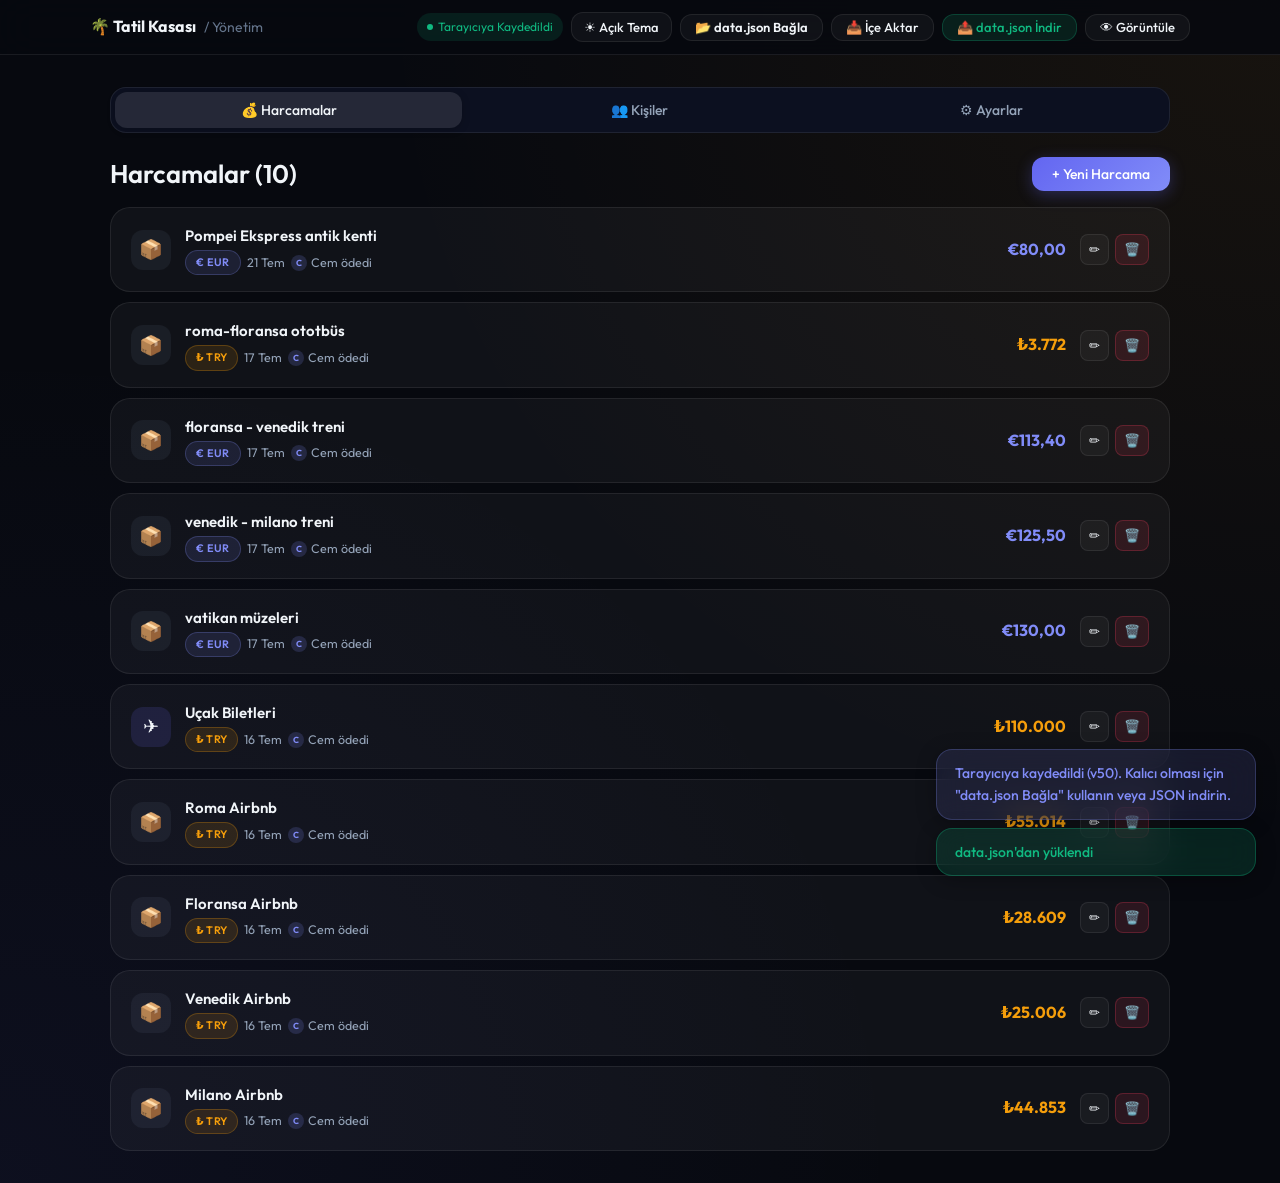
==== admin.html @ 54725018 "Add refresh buttons to clear cache and load from server" ====
<!DOCTYPE html>
<html lang="tr">
<head>
  <meta charset="UTF-8">
  <meta name="viewport" content="width=device-width, initial-scale=1.0">
  <title>Yönetim Paneli — Tatil Kasası</title>
  <meta name="description" content="Tatil harcama yönetim paneli. Harcama ekle, düzenle, sil ve kişi paylarını ayarla.">
  <script>
    // Immediate theme logic to prevent flashing
    const savedTheme = localStorage.getItem('tatil_theme') || 'dark';
    document.documentElement.setAttribute('data-theme', savedTheme);
  </script>
  <link rel="preconnect" href="https://fonts.googleapis.com">
  <link rel="preconnect" href="https://fonts.gstatic.com" crossorigin>
  <link href="https://fonts.googleapis.com/css2?family=Outfit:wght@300;400;500;600;700;800&display=swap" rel="stylesheet">
  <link rel="stylesheet" href="style.css">
  <style>
    body {
      background:
        radial-gradient(ellipse at 100% 0%,   rgba(245,158,11,.07) 0%, transparent 50%),
        radial-gradient(ellipse at 0%   100%,  rgba(99,102,241,.07) 0%, transparent 50%),
        var(--bg);
    }

    /* TOP BAR */
    .top-bar {
      position: sticky; top: 0; z-index: 50;
      background: var(--bg-bar);
      backdrop-filter: blur(20px); -webkit-backdrop-filter: blur(20px);
      border-bottom: 1px solid var(--border);
      padding: 0;
    }
    .top-inner {
      display: flex; align-items: center; justify-content: space-between;
      padding: 12px 0; gap: 14px; flex-wrap: wrap;
    }
    .top-logo { display:flex;align-items:center;gap:8px;font-weight:700;font-size:1rem;color:var(--text-1);text-decoration:none; }
    .top-logo span { color:var(--text-3);font-weight:400;font-size:.875rem; }
    .top-actions { display:flex;gap:8px;align-items:center;flex-wrap:wrap; }
    .save-dot {
      display: inline-flex; align-items: center; gap: 5px;
      font-size: .75rem; color: var(--green); padding: 4px 10px;
      background: var(--green-soft); border-radius: var(--r-full);
    }
    .save-dot::before { content:''; display:block;width:6px;height:6px;border-radius:50%;background:var(--green); }

    /* LAYOUT */
    .main-wrap { padding: 32px 0; }
    .tab-content { display:none; margin-top: 24px; }
    .tab-content.active { display:block; }

    /* EXPENSE LIST */
    .exp-item {
      display:flex; align-items:center; gap:14px;
      padding: 16px 20px;
      background: var(--glass); border: 1px solid var(--border);
      border-radius: var(--r-xl); transition: all var(--t-norm);
    }
    .exp-item:hover { background: var(--glass-hover); border-color: var(--border-hover); }
    .exp-icon-sm {
      width: 40px; height: 40px; border-radius: var(--r-md);
      display:flex;align-items:center;justify-content:center;
      font-size:1.2rem; flex-shrink:0;
    }
    .exp-info { flex:1; min-width:0; }
    .exp-title2 { font-weight:600; font-size:.9375rem; white-space:nowrap;overflow:hidden;text-overflow:ellipsis; }
    .exp-meta2  { font-size:.78rem; color:var(--text-2); margin-top:2px; display:flex;align-items:center;gap:6px;flex-wrap:wrap; }
    .exp-amt    { font-weight:700; font-size:1rem; text-align:right; white-space:nowrap; }
    .exp-actions{ display:flex;gap:6px;flex-shrink:0; }

    /* PERSON LIST */
    .person-item {
      display:flex; align-items:center; gap:14px; padding: 14px 18px;
      background: var(--glass); border: 1px solid var(--border);
      border-radius: var(--r-xl); transition: all var(--t-norm);
    }
    .person-item:hover { background:var(--glass-hover);border-color:var(--border-hover); }
    .person-info { flex:1; }
    .person-name { font-weight:600; font-size:.9375rem; }
    .person-meta { font-size:.78rem; color:var(--text-2); margin-top:2px; }

    /* SHARES TABLE */
    .shares-wrap {
      border: 1px solid var(--border); border-radius: var(--r-xl);
      overflow: hidden; margin-top: 14px;
    }
    .share-row {
      display:grid; grid-template-columns: 1fr 140px 60px;
      align-items:center; gap:10px;
      padding: 10px 14px; border-bottom: 1px solid var(--border);
    }
    .share-row:last-child { border-bottom:none; }
    .share-row-head { background:var(--bg-3); }
    .share-row-head span { font-size:.72rem;font-weight:600;color:var(--text-3);text-transform:uppercase;letter-spacing:.06em; }
    .share-pct { font-size:.8125rem; color:var(--text-2); text-align:right; white-space:nowrap; }

    /* VALIDATION BAR */
    .val-bar {
      display:flex; align-items:center; justify-content:space-between;
      padding: 10px 14px; border-radius: var(--r-md); margin-top:10px;
      font-size:.875rem; font-weight:500; gap:10px; flex-wrap:wrap;
      border: 1px solid transparent; transition: all var(--t-fast);
    }
    .val-ok    { background:var(--green-soft); border-color:rgba(16,185,129,.3); color:var(--green); }
    .val-error { background:var(--red-soft);   border-color:rgba(244,63,94,.3);  color:var(--red);  }
    .val-warn  { background:rgba(245,158,11,.12);border-color:rgba(245,158,11,.3);color:var(--try); }

    /* FAMILY SPLIT HELPER */
    .fam-split-box {
      background:var(--bg-3); border:1px solid var(--border);
      border-radius: var(--r-lg); padding: 14px 16px; margin-top:10px;
      display:grid; grid-template-columns:1fr 1fr; gap:12px;
    }
    .fam-split-box .fam-label { font-size:.8rem;font-weight:600;margin-bottom:4px; display:flex;align-items:center;gap:6px; }
    .fam-split-box .fam-per   { font-size:.78rem;color:var(--text-2);margin-top:4px; }
    .fam-split-btn-row { grid-column:1/-1;display:flex;align-items:center;gap:8px;margin-top:4px; }

    /* FORM GRID */
    .form-grid-2 { display:grid; grid-template-columns:1fr 1fr; gap:14px; }
    .form-grid-3 { display:grid; grid-template-columns:1fr 1fr 1fr; gap:14px; }
    .col-span-2  { grid-column:1/-1; }

    /* SETTINGS CARD */
    .settings-card {
      background:var(--glass); border:1px solid var(--border);
      border-radius:var(--r-2xl); padding:28px;
    }

    /* EMPTY STATE */
    .empty {
      text-align:center; padding:48px 20px; color:var(--text-3);
    }
    .empty-icon { font-size:2.5rem; margin-bottom:12px; }

    @media(max-width:640px){
      .form-grid-2, .form-grid-3 { grid-template-columns:1fr; }
      .col-span-2 { grid-column:auto; }
      .share-row  { grid-template-columns:1fr 100px 50px; }
      .fam-split-box { grid-template-columns:1fr; }
      .top-actions { gap:6px; }
      .top-actions .save-dot { display:none; }
    }
    @media(max-width:480px){
      .exp-item { flex-wrap:wrap; }
      .exp-actions { margin-left:auto; }
    }
  </style>
</head>
<body>

<!-- TOP BAR -->
<div class="top-bar">
  <div class="container top-inner">
    <div>
      <a href="index.html" class="top-logo">🌴 Tatil Kasası <span>/ Yönetim</span></a>
    </div>
    <div class="top-actions">
      <span class="save-dot" id="save-indicator" style="display:none">Tarayıcıya Kaydedildi</span>
      <button class="theme-toggle" id="theme-toggle-btn" onclick="toggleTheme()" style="padding: 6px 12px; font-size: 0.8125rem; font-weight: 500;">🌓 Tema</button>
      <button class="btn btn-secondary btn-sm" id="btn-file-link" onclick="linkLocalFile()" style="font-weight: 600;">📂 data.json Bağla</button>
      <button class="btn btn-green btn-sm" id="btn-save-to-file" onclick="writeToDiskFile()" style="display:none;font-weight:700">💾 Dosyaya Kaydet</button>
      <button class="btn btn-danger btn-sm" id="btn-revert-file" onclick="revertToDiskFile()" style="display:none" title="Değişiklikleri Geri Al (Dosyadan Yeniden Yükle)">↩️ Değişiklikleri Geri Al</button>
      <label class="btn btn-secondary btn-sm" style="cursor:pointer" for="import-file">
        📥 İçe Aktar
        <input type="file" id="import-file" accept=".json" style="display:none" onchange="importJSON(this)">
      </label>
      <button class="btn btn-green btn-sm" onclick="exportJSON()">📤 data.json İndir</button>
      <a href="index.html" class="btn btn-secondary btn-sm">👁 Görüntüle</a>
    </div>
  </div>
</div>

<!-- MAIN -->
<div class="main-wrap">
  <div class="container">

    <!-- TABS -->
    <div class="tabs">
      <button class="tab-btn active" id="tab-exp"  onclick="switchTab('exp')">💰 Harcamalar</button>
      <button class="tab-btn"        id="tab-pers" onclick="switchTab('pers')">👥 Kişiler</button>
      <button class="tab-btn"        id="tab-set"  onclick="switchTab('set')">⚙️ Ayarlar</button>
    </div>

    <!-- ===== EXPENSES TAB ===== -->
    <div class="tab-content active" id="panel-exp">
      <div style="display:flex;align-items:center;justify-content:space-between;margin-bottom:16px;flex-wrap:wrap;gap:10px">
        <h2 id="exp-count-title">Harcamalar</h2>
        <button class="btn btn-primary" onclick="openExpModal(null)">+ Yeni Harcama</button>
      </div>
      <div id="exp-list" style="display:flex;flex-direction:column;gap:10px">
        <div class="empty"><div class="empty-icon">💸</div><p>Henüz harcama yok.<br>Yukarıdaki butona tıklayın.</p></div>
      </div>
    </div>

    <!-- ===== PERSONS TAB ===== -->
    <div class="tab-content" id="panel-pers">
      <div style="display:flex;align-items:center;justify-content:space-between;margin-bottom:16px;flex-wrap:wrap;gap:10px">
        <h2>Kişiler</h2>
        <button class="btn btn-primary" onclick="openPersonModal(null)">+ Kişi Ekle</button>
      </div>
      <div id="person-list" style="display:flex;flex-direction:column;gap:10px"></div>
    </div>

    <!-- ===== SETTINGS TAB ===== -->
    <div class="tab-content" id="panel-set">
      <h2 style="margin-bottom:20px">Tatil Ayarları</h2>
      <div class="settings-card">
        <div class="form-grid-2" style="gap:16px">
          <div class="form-group">
            <label class="form-label">Tatil Adı</label>
            <input id="set-name" type="text" class="form-control" placeholder="Yaz Tatili 2026" oninput="saveSettings()">
          </div>
          <div class="form-group">
            <label class="form-label">Destinasyon</label>
            <input id="set-dest" type="text" class="form-control" placeholder="Yunanistan 🇬🇷" oninput="saveSettings()">
          </div>
          <div class="form-group">
            <label class="form-label">Başlangıç Tarihi</label>
            <input id="set-start" type="date" class="form-control" oninput="saveSettings()">
          </div>
          <div class="form-group">
            <label class="form-label">Bitiş Tarihi</label>
            <input id="set-end" type="date" class="form-control" oninput="saveSettings()">
          </div>
        </div>
        <div class="divider"></div>
        <div style="display:flex;gap:10px;flex-wrap:wrap">
          <button class="btn btn-danger btn-sm" onclick="resetAll()">🗑️ Tüm Verileri Sil</button>
          <button class="btn btn-secondary btn-sm" onclick="loadDefaultData()">🔄 Sunucudan Yenile</button>
        </div>
      </div>
    </div>

  </div>
</div>

<!-- ===================================================
     EXPENSE MODAL
===================================================== -->
<div id="exp-modal" class="modal-overlay hidden" onclick="modalOverlayClick(event,'exp-modal')">
  <div class="modal-box" onclick="event.stopPropagation()">
    <div class="modal-header">
      <h3 id="exp-modal-title">Yeni Harcama</h3>
      <button class="btn btn-secondary btn-icon" onclick="closeExpModal()">✕</button>
    </div>
    <div class="modal-body">

      <!-- Row 1: Title -->
      <div class="form-group" style="margin-bottom:14px">
        <label class="form-label">Başlık *</label>
        <input id="e-title" type="text" class="form-control" placeholder="Örn: Uçak Biletleri">
      </div>

      <!-- Row 2: Amount | Currency | Date -->
      <div class="form-grid-3" style="margin-bottom:14px">
        <div class="form-group">
          <label class="form-label">Toplam Tutar *</label>
          <input id="e-amount" type="number" class="form-control" placeholder="0" min="0" step="0.01" oninput="onAmountChange()">
        </div>
        <div class="form-group">
          <label class="form-label">Para Birimi</label>
          <select id="e-currency" class="form-control" onchange="onCurrencyChange()">
            <option value="TRY">₺ Türk Lirası</option>
            <option value="EUR">€ Euro</option>
          </select>
        </div>
        <div class="form-group">
          <label class="form-label">Tarih</label>
          <input id="e-date" type="date" class="form-control">
        </div>
      </div>

      <!-- Row 3: Payer | Category -->
      <div class="form-grid-2" style="margin-bottom:14px">
        <div class="form-group">
          <label class="form-label">Ödeyen *</label>
          <select id="e-payer" class="form-control"></select>
        </div>
        <div class="form-group">
          <label class="form-label">Kategori</label>
          <select id="e-category" class="form-control">
            <option value="transport">✈️ Ulaşım</option>
            <option value="accommodation">🏠 Konaklama</option>
            <option value="food">🍽️ Yemek</option>
            <option value="activity">🎭 Aktivite</option>
            <option value="shopping">🛍️ Alışveriş</option>
            <option value="health">💊 Sağlık</option>
            <option value="other">📦 Diğer</option>
          </select>
        </div>
      </div>

      <!-- Notes -->
      <div class="form-group" style="margin-bottom:20px">
        <label class="form-label">Not (isteğe bağlı)</label>
        <textarea id="e-notes" class="form-control" placeholder="Açıklama…"></textarea>
      </div>

      <!-- SHARES SECTION -->
      <div style="display:flex;align-items:center;justify-content:space-between;flex-wrap:wrap;gap:8px;margin-bottom:10px">
        <h4>Kişi Payları</h4>
        <div style="display:flex;gap:6px;flex-wrap:wrap">
          <button class="btn btn-secondary btn-xs" onclick="splitEqual()">⚖️ Herkese Eşit</button>
          <button class="btn btn-secondary btn-xs" onclick="toggleFamSplit()">🏠 Aile Bazlı</button>
          <button class="btn btn-secondary btn-xs" onclick="clearShares()">✕ Temizle</button>
        </div>
      </div>

      <!-- Family Split Helper -->
      <div id="fam-split-box" class="fam-split-box hidden">
        <!-- Difference calculator helper -->
        <div style="grid-column: 1 / -1; border-bottom: 1px dashed var(--border); padding-bottom: 12px; margin-bottom: 4px;">
          <div class="fam-label" style="color: var(--text-2); font-size: 0.82rem; margin-bottom: 8px;">⚖️ Denge / Fark Hesaplayıcı (Opsiyonel)</div>
          <div style="display: flex; align-items: center; gap: 8px; flex-wrap: wrap;">
            <span style="font-size: 0.8125rem; color: var(--text-2);">Aile B, Aile A'dan</span>
            <input id="fs-diff-val" type="number" class="form-control form-control-sm" placeholder="Örn: 2000" style="width: 120px;" oninput="calcFamSplitDiff()">
            <select id="fs-diff-dir" class="form-control form-control-sm" style="width: 120px;" onchange="calcFamSplitDiff()">
              <option value="less">Daha Az</option>
              <option value="more">Daha Fazla</option>
            </select>
            <span style="font-size: 0.8125rem; color: var(--text-2);">ödesin.</span>
          </div>
        </div>

        <div>
          <div class="fam-label" style="color:var(--fam-a)">
            <span style="display:inline-block;width:10px;height:10px;border-radius:50%;background:var(--fam-a)"></span> Aile A Toplamı
          </div>
          <input id="fs-a" type="number" class="form-control form-control-sm" placeholder="0" min="0" step="0.01" oninput="previewFamSplit()">
          <div class="fam-per" id="fs-a-per">Kişi başı: —</div>
        </div>
        <div>
          <div class="fam-label" style="color:var(--fam-b)">
            <span style="display:inline-block;width:10px;height:10px;border-radius:50%;background:var(--fam-b)"></span> Aile B Toplamı
          </div>
          <input id="fs-b" type="number" class="form-control form-control-sm" placeholder="0" min="0" step="0.01" oninput="previewFamSplit()">
          <div class="fam-per" id="fs-b-per">Kişi başı: —</div>
        </div>
        <div class="fam-split-btn-row">
          <span id="fs-status" style="font-size:.8rem;color:var(--text-2)">A + B toplamı girilen tutarla eşleşmelidir.</span>
          <button class="btn btn-primary btn-xs" onclick="applyFamSplit()" style="margin-left:auto">Uygula</button>
        </div>
      </div>

      <!-- Shares Table -->
      <div class="shares-wrap" id="shares-wrap">
        <div class="share-row share-row-head">
          <span>Kişi</span><span style="text-align:right">Pay</span><span style="text-align:right">%</span>
        </div>
        <div id="shares-body"></div>
      </div>

      <!-- Validation -->
      <div id="val-bar" class="val-bar val-warn" style="margin-top:10px">
        <span>Toplam: <strong id="val-sum">0</strong> / <strong id="val-target">0</strong></span>
        <span id="val-status">Tutar girin</span>
      </div>

    </div>
    <div class="modal-footer">
      <button class="btn btn-secondary" onclick="closeExpModal()">İptal</button>
      <button class="btn btn-primary"   onclick="saveExpense()" id="save-exp-btn">💾 Kaydet</button>
    </div>
  </div>
</div>

<!-- ===================================================
     PERSON MODAL
===================================================== -->
<div id="person-modal" class="modal-overlay hidden" onclick="modalOverlayClick(event,'person-modal')">
  <div class="modal-box" style="max-width:500px" onclick="event.stopPropagation()">
    <div class="modal-header">
      <h3 id="person-modal-title">Kişi Ekle</h3>
      <button class="btn btn-secondary btn-icon" onclick="closePersonModal()">✕</button>
    </div>
    <div class="modal-body">
      <div class="form-grid-2" style="gap:14px">
        <div class="form-group col-span-2">
          <label class="form-label">Ad Soyad *</label>
          <input id="p-name" type="text" class="form-control" placeholder="Ad Soyad">
        </div>
        <div class="form-group">
          <label class="form-label">Aile Grubu</label>
          <select id="p-family" class="form-control">
            <option value="A">Aile A</option>
            <option value="B">Aile B</option>
            <option value="C">Aile C</option>
          </select>
        </div>
        <div class="form-group">
          <label class="form-label">Tip</label>
          <select id="p-type" class="form-control">
            <option value="adult">👤 Yetişkin</option>
            <option value="child">🧒 Çocuk</option>
          </select>
        </div>
      </div>
    </div>
    <div class="modal-footer">
      <button class="btn btn-secondary" onclick="closePersonModal()">İptal</button>
      <button class="btn btn-primary"   onclick="savePerson()">💾 Kaydet</button>
    </div>
  </div>
</div>

<!-- ===================================================
     CONFIRM MODAL
===================================================== -->
<div id="confirm-modal" class="modal-overlay hidden" onclick="modalOverlayClick(event,'confirm-modal')">
  <div class="modal-box" style="max-width:420px" onclick="event.stopPropagation()">
    <div class="modal-header">
      <h3>Emin misiniz?</h3>
      <button class="btn btn-secondary btn-icon" onclick="closeConfirm()">✕</button>
    </div>
    <div class="modal-body">
      <p id="confirm-msg" style="color:var(--text-2);font-size:.9375rem"></p>
    </div>
    <div class="modal-footer">
      <button class="btn btn-secondary" onclick="closeConfirm()">Vazgeç</button>
      <button class="btn btn-danger"    id="confirm-ok-btn">Evet, Sil</button>
    </div>
  </div>
</div>

<div id="toast-container"></div>

<script>
/* ================================================================
   CONSTANTS
================================================================ */
const CAT = {
  transport:     { icon:'✈️', label:'Ulaşım',    bg:'rgba(99,102,241,.15)'  },
  accommodation: { icon:'🏠', label:'Konaklama', bg:'rgba(245,158,11,.12)'  },
  food:          { icon:'🍽️', label:'Yemek',     bg:'rgba(16,185,129,.12)'  },
  activity:      { icon:'🎭', label:'Aktivite',  bg:'rgba(129,140,248,.15)' },
  shopping:      { icon:'🛍️', label:'Alışveriş', bg:'rgba(251,191,36,.12)'  },
  health:        { icon:'💊', label:'Sağlık',    bg:'rgba(244,63,94,.12)'   },
  other:         { icon:'📦', label:'Diğer',     bg:'rgba(100,116,139,.12)' }
};
const FAM = {
  A: { bg:'rgba(129,140,248,.18)', color:'#818CF8', label:'Aile A' },
  B: { bg:'rgba(245,158,11,.18)',  color:'#F59E0B', label:'Aile B' },
  C: { bg:'rgba(16,185,129,.18)',  color:'#10B981', label:'Aile C' },
  _: { bg:'rgba(100,116,139,.18)',color:'#94A3B8', label:'Aile ?'  }
};
const famOf = f => FAM[f] || FAM._;
const initials = n => n.split(' ').map(w=>w[0]).join('').toUpperCase().slice(0,2);
const fmtTRY = n => new Intl.NumberFormat('tr-TR',{style:'currency',currency:'TRY',maximumFractionDigits:0}).format(n);
const fmtEUR = n => new Intl.NumberFormat('tr-TR',{style:'currency',currency:'EUR',maximumFractionDigits:2}).format(n);
const fmt = (n,c) => c==='TRY'?fmtTRY(n):fmtEUR(n);
const uid = () => 'id_' + Math.random().toString(36).slice(2,9);

const LS_KEY = 'tatil_harcama_data';

/* ================================================================
   STATE & VARIABLES
================================================================ */
let S = {
  tripName: '', destination: '', startDate: '', endDate: '',
  lastUpdated: new Date().toISOString(),
  version: 1,
  persons: [], expenses: []
};

let editExpId   = null;  // null = new expense
let editPersonId = null; // null = new person
let famSplitVisible = false;
let localFileHandle = null;

/* ================================================================
   INDEXEDDB (File Handle Persistence)
================================================================ */
const dbName = "TatilFSDB";
const storeName = "Handles";

function openDB() {
  return new Promise((resolve, reject) => {
    const request = indexedDB.open(dbName, 1);
    request.onupgradeneeded = () => request.result.createObjectStore(storeName);
    request.onsuccess = () => resolve(request.result);
    request.onerror = () => reject(request.error);
  });
}

async function getSavedFileHandle() {
  try {
    const db = await openDB();
    return new Promise((resolve, reject) => {
      const tx = db.transaction(storeName, "readonly");
      const req = tx.objectStore(storeName).get("dataJson");
      req.onsuccess = () => resolve(req.result);
      req.onerror = () => reject(req.error);
    });
  } catch (e) {
    console.warn("IndexedDB handle read error:", e);
    return null;
  }
}

async function saveFileHandle(handle) {
  try {
    const db = await openDB();
    return new Promise((resolve, reject) => {
      const tx = db.transaction(storeName, "readwrite");
      const req = tx.objectStore(storeName).put(handle, "dataJson");
      req.onsuccess = () => resolve();
      req.onerror = () => reject(req.error);
    });
  } catch (e) {
    console.error("IndexedDB handle write error:", e);
  }
}

/* ================================================================
   FILE ACCESS & AUTO-SAVE
================================================================ */
async function checkFileLinkStatus() {
  const btn = document.getElementById('btn-file-link');
  if (!btn) return;
  
  if (!localFileHandle) {
    btn.textContent = "📂 data.json Bağla";
    btn.className = "btn btn-secondary btn-sm";
    return;
  }
  
  try {
    const options = { mode: 'readwrite' };
    const perm = await localFileHandle.queryPermission(options);
    if (perm === 'granted') {
      btn.textContent = "🟢 data.json Bağlı";
      btn.className = "btn btn-green btn-sm";
    } else {
      btn.textContent = "🟡 Bağlantıyı Onayla";
      btn.className = "btn btn-try btn-sm";
    }
  } catch (e) {
    btn.textContent = "📂 data.json Bağla";
    btn.className = "btn btn-secondary btn-sm";
  }
}

async function syncWithFile() {
  const file = await localFileHandle.getFile();
  const text = await file.text();
  let fileData = null;
  if (text.trim()) {
    try { fileData = JSON.parse(text); } catch(e) {}
  }

  const fileVer = (fileData && fileData.version) || 0;
  const localVer = S.version || 0;

  // If local storage is newer or file is empty, write local to file immediately
  if (localVer >= fileVer) {
    const writable = await localFileHandle.createWritable();
    await writable.write(JSON.stringify(S, null, 2));
    await writable.close();
    toast(`Tarayıcıdaki güncel veriler data.json dosyasına yazıldı! 💾 (v${S.version})`, 'success');
  } else {
    // If file is newer, load from file
    S = fileData;
    localStorage.setItem(LS_KEY, JSON.stringify(S));
    renderAll();
    hasUnsavedChanges = false;
    toast(`Dosyadaki veriler yüklendi! 📂 (v${S.version})`, 'success');
  }
}

async function linkLocalFile() {
  try {
    const options = { mode: 'readwrite' };

    // Eğer zaten kayıtlı bir dosya varsa ve sadece izin verilmemişse doğrudan izin iste
    if (localFileHandle) {
      const currentPerm = await localFileHandle.queryPermission(options);
      if (currentPerm !== 'granted') {
        const perm = await localFileHandle.requestPermission(options);
        if (perm === 'granted') {
          toast('Dosya bağlantısı onaylandı! 🟢', 'success');
          await syncWithFile();
          await checkFileLinkStatus();
          updateActionButtons();
          return;
        }
      }
    }

    // Yoksa veya izin verilmemişse yeni dosya seçtir
    const [handle] = await window.showOpenFilePicker({
      types: [{
        description: 'JSON Files',
        accept: { 'application/json': ['.json'] }
      }],
      excludeAcceptAllOption: true,
      multiple: false
    });
    
    if (handle) {
      localFileHandle = handle;
      await saveFileHandle(handle);
      
      const perm = await localFileHandle.requestPermission(options);
      if (perm === 'granted') {
        toast('Dosya başarıyla bağlandı! 🟢', 'success');
        await syncWithFile();
      }
      await checkFileLinkStatus();
      updateActionButtons();
    }
  } catch (e) {
    if (e.name !== 'AbortError') {
      toast('Dosya seçimi başarısız: ' + e.message, 'error');
    }
  }
}

/* ================================================================
   PERSISTENCE & SAVE
================================================================ */
let hasUnsavedChanges = false;

function updateActionButtons() {
  const saveBtn = document.getElementById('btn-save-to-file');
  const revBtn = document.getElementById('btn-revert-file');
  if (!saveBtn || !revBtn) return;

  if (localFileHandle && hasUnsavedChanges) {
    saveBtn.style.display = 'inline-flex';
    revBtn.style.display = 'inline-flex';
  } else {
    saveBtn.style.display = 'none';
    revBtn.style.display = 'none';
  }
}

async function writeToDiskFile() {
  if (!localFileHandle) return;
  try {
    const options = { mode: 'readwrite' };
    const perm = await localFileHandle.queryPermission(options);
    if (perm === 'granted' || await localFileHandle.requestPermission(options) === 'granted') {
      const writable = await localFileHandle.createWritable();
      await writable.write(JSON.stringify(S, null, 2));
      await writable.close();
      
      hasUnsavedChanges = false;
      updateActionButtons();
      await checkFileLinkStatus();
      toast(`Değişiklikler data.json dosyasına yazıldı! 💾 (v${S.version})`, 'success');
    }
  } catch(e) {
    console.error(e);
    toast('Dosyaya yazılamadı: ' + e.message, 'error');
  }
}

async function revertToDiskFile() {
  if (!localFileHandle) return;
  showConfirm("Dosyadaki son kaydedilen sürüme geri dönülecek ve kaydetmediğiniz tüm değişiklikler silinecektir. Emin misiniz?", async () => {
    try {
      const file = await localFileHandle.getFile();
      const text = await file.text();
      if (text.trim()) {
        S = JSON.parse(text);
        localStorage.setItem(LS_KEY, JSON.stringify(S));
        renderAll();
        hasUnsavedChanges = false;
        updateActionButtons();
        toast('Son kaydedilen dosyaya geri dönüldü ↩️', 'info');
      }
    } catch(e) {
      toast('Dosyadan yükleme başarısız: ' + e.message, 'error');
    }
  });
}

async function save() {
  S.version = (S.version || 0) + 1;
  S.lastUpdated = new Date().toISOString().slice(0, 10);
  
  localStorage.setItem(LS_KEY, JSON.stringify(S));
  flashSaved();
  
  if (localFileHandle) {
    hasUnsavedChanges = true;
    updateActionButtons();
    toast(`Taslak tarayıcıya kaydedildi (v${S.version}). Dosyayı güncellemek için yukarıdaki "Dosyaya Kaydet" butonuna basın.`, 'info');
  } else {
    toast(`Tarayıcıya kaydedildi (v${S.version}). Kalıcı olması için "data.json Bağla" kullanın veya JSON indirin.`, 'info');
  }
}

function load() {
  const raw = localStorage.getItem(LS_KEY);
  if (raw) { try { S = JSON.parse(raw); return true; } catch(e){} }
  return false;
}

function flashSaved() {
  const el = document.getElementById('save-indicator');
  if (el) {
    el.style.display = 'inline-flex';
    clearTimeout(el._t);
    el._t = setTimeout(() => { el.style.display='none'; }, 2500);
  }
}

function exportJSON() {
  S.lastUpdated = new Date().toISOString().slice(0,10);
  const blob = new Blob([JSON.stringify(S, null, 2)], {type:'application/json'});
  const a = document.createElement('a');
  a.href = URL.createObjectURL(blob);
  a.download = 'data.json';
  a.click();
  toast('data.json indirildi — şimdi repo\'ya commit edin!', 'success');
}

function importJSON(input) {
  const file = input.files[0];
  if (!file) return;
  const reader = new FileReader();
  reader.onload = e => {
    try {
      S = JSON.parse(e.target.result);
      save();
      renderAll();
      toast('Veriler başarıyla içe aktarıldı', 'success');
    } catch(err) {
      toast('Geçersiz JSON dosyası', 'error');
    }
    input.value = '';
  };
  reader.readAsText(file);
}

/* ================================================================
   THEME TOGGLER
================================================================ */
function toggleTheme() {
  const current = document.documentElement.getAttribute('data-theme') || 'dark';
  const next = current === 'dark' ? 'light' : 'dark';
  document.documentElement.setAttribute('data-theme', next);
  localStorage.setItem('tatil_theme', next);
  updateThemeButton();
}

function updateThemeButton() {
  const current = document.documentElement.getAttribute('data-theme') || 'dark';
  const btn = document.getElementById('theme-toggle-btn');
  if (btn) {
    btn.textContent = current === 'dark' ? '☀️ Açık Tema' : '🌙 Koyu Tema';
  }
}

/* ================================================================
   TABS
================================================================ */
function switchTab(tab) {
  ['exp','pers','set'].forEach(t => {
    document.getElementById('tab-'+t).classList.toggle('active', t===tab);
    document.getElementById('panel-'+t).classList.toggle('active', t===tab);
  });
}

/* ================================================================
   RENDER ALL
================================================================ */
function renderAll() {
  renderExpenses();
  renderPersons();
  renderSettings();
}

/* ================================================================
   EXPENSES
================================================================ */
function renderExpenses() {
  const el = document.getElementById('exp-list');
  const count = S.expenses.length;
  document.getElementById('exp-count-title').textContent = `Harcamalar (${count})`;

  if (!count) {
    el.innerHTML = `<div class="empty"><div class="empty-icon">💸</div><p>Henüz harcama yok.<br>Yukarıdaki butona tıklayın.</p></div>`;
    return;
  }

  const sorted = [...S.expenses].sort((a,b) => new Date(b.date)-new Date(a.date));

  el.innerHTML = sorted.map(exp => {
    const cat   = CAT[exp.category] || CAT.other;
    const payer = S.persons.find(p=>p.id===exp.paidBy);
    const payFam= famOf(payer?.family);
    const isTRY = exp.currency==='TRY';
    return `<div class="exp-item animate-in">
      <div class="exp-icon-sm" style="background:${cat.bg}">${cat.icon}</div>
      <div class="exp-info">
        <div class="exp-title2">${exp.title}</div>
        <div class="exp-meta2">
          <span class="badge ${isTRY?'badge-try':'badge-eur'}" style="font-size:.68rem">${isTRY?'₺':'€'} ${exp.currency}</span>
          ${exp.date ? new Date(exp.date).toLocaleDateString('tr-TR',{day:'numeric',month:'short'}) : ''}
          <span style="display:flex;align-items:center;gap:4px">
            <span class="avatar" style="width:16px;height:16px;font-size:.55rem;background:${payFam.bg};color:${payFam.color}">${initials(payer?.name||'?')}</span>
            ${payer?.name||'?'} ödedi
          </span>
        </div>
      </div>
      <div class="exp-amt" style="color:var(--${isTRY?'try':'eur'})">${fmt(exp.totalAmount,exp.currency)}</div>
      <div class="exp-actions">
        <button class="btn btn-secondary btn-icon btn-sm" title="Düzenle" onclick="openExpModal('${exp.id}')">✏️</button>
        <button class="btn btn-danger btn-icon btn-sm"    title="Sil"     onclick="confirmDelete('${exp.id}','exp')">🗑️</button>
      </div>
    </div>`;
  }).join('');
}

/* ================================================================
   EXPENSE MODAL
================================================================ */
function openExpModal(id) {
  editExpId = id;
  famSplitVisible = false;
  document.getElementById('fam-split-box').classList.add('hidden');
  document.getElementById('exp-modal-title').textContent = id ? 'Harcamayı Düzenle' : 'Yeni Harcama';

  // Populate payer dropdown
  const payer = document.getElementById('e-payer');
  payer.innerHTML = S.persons.map(p => `<option value="${p.id}">${p.name} (${famOf(p.family).label})</option>`).join('');

  if (id) {
    const exp = S.expenses.find(e=>e.id===id);
    if (!exp) return;
    document.getElementById('e-title').value    = exp.title || '';
    document.getElementById('e-amount').value   = exp.totalAmount || '';
    document.getElementById('e-currency').value = exp.currency || 'TRY';
    document.getElementById('e-date').value     = exp.date || '';
    document.getElementById('e-category').value = exp.category || 'other';
    document.getElementById('e-notes').value    = exp.notes || '';
    payer.value = exp.paidBy || '';
  } else {
    document.getElementById('e-title').value    = '';
    document.getElementById('e-amount').value   = '';
    document.getElementById('e-currency').value = 'TRY';
    document.getElementById('e-date').value     = new Date().toISOString().slice(0,10);
    document.getElementById('e-category').value = 'other';
    document.getElementById('e-notes').value    = '';
    if (S.persons.length) payer.value = S.persons[0].id;
  }

  buildSharesTable(id ? S.expenses.find(e=>e.id===id)?.shares : null);
  updateValidation();
  document.getElementById('exp-modal').classList.remove('hidden');
  document.getElementById('e-title').focus();
}

function closeExpModal() {
  document.getElementById('exp-modal').classList.add('hidden');
  editExpId = null;
}

function buildSharesTable(existingShares) {
  const tbody = document.getElementById('shares-body');
  if (!S.persons.length) {
    tbody.innerHTML = `<div style="padding:16px;text-align:center;color:var(--text-3);font-size:.875rem">Önce Kişiler sekmesinden kişi ekleyin.</div>`;
    return;
  }
  tbody.innerHTML = S.persons.map(p => {
    const fam = famOf(p.family);
    const val = existingShares ? (+existingShares[p.id] || 0) : 0;
    const isChecked = existingShares ? (val > 0) : true;
    return `<div class="share-row">
      <div style="display:flex;align-items:center;gap:8px">
        <input type="checkbox" id="chk-${p.id}" class="share-chk" ${isChecked ? 'checked' : ''} onchange="togglePersonParticipation('${p.id}')" style="cursor:pointer;width:16px;height:16px;">
        <div class="avatar avatar-sm" style="background:${fam.bg};color:${fam.color}">${initials(p.name)}</div>
        <div>
          <div style="font-weight:500;font-size:.875rem">${p.name}</div>
          <div style="font-size:.72rem;color:var(--text-3)">${fam.label} · ${p.type==='adult'?'Yetişkin':'Çocuk'}</div>
        </div>
      </div>
      <input type="number" class="form-control form-control-sm share-inp" id="sh-${p.id}"
        value="${val}" min="0" step="0.01" style="text-align:right;font-weight:600"
        ${isChecked ? '' : 'disabled'}
        oninput="updateValidation()">
      <div class="share-pct" id="shp-${p.id}">0%</div>
    </div>`;
  }).join('');
}

function togglePersonParticipation(id) {
  const chk = document.getElementById('chk-'+id);
  const inp = document.getElementById('sh-'+id);
  if (chk && inp) {
    if (!chk.checked) {
      inp.value = 0;
      inp.disabled = true;
    } else {
      inp.disabled = false;
    }
  }
  updateValidation();
}

function getShareInputs() {
  return S.persons.map(p => ({
    id: p.id,
    el: document.getElementById('sh-'+p.id),
    val: +document.getElementById('sh-'+p.id)?.value || 0
  }));
}

function updateValidation() {
  const total = +document.getElementById('e-amount').value || 0;
  const cur   = document.getElementById('e-currency').value;
  const inputs = getShareInputs();
  let sum = 0;
  inputs.forEach(({id, val}) => {
    sum += val;
    const pctEl = document.getElementById('shp-'+id);
    if (pctEl) pctEl.textContent = total > 0 ? ((val/total)*100).toFixed(1)+'%' : '0%';
  });

  const diff = Math.abs(sum - total);
  const bar  = document.getElementById('val-bar');
  const fmtd = fmt(sum, cur);
  const fmtt = fmt(total, cur);
  document.getElementById('val-sum').textContent    = fmtd;
  document.getElementById('val-target').textContent = fmtt;

  if (total === 0) {
    bar.className = 'val-bar val-warn';
    document.getElementById('val-status').textContent = '⚠️ Tutar girin';
  } else if (diff < 2) {
    bar.className = 'val-bar val-ok';
    document.getElementById('val-status').textContent = '✓ Dengeli';
  } else {
    bar.className = 'val-bar val-error';
    const sign = sum > total ? '+' : '';
    document.getElementById('val-status').textContent = `⚠️ Fark: ${sign}${fmt(sum-total, cur)}`;
  }
}

function onAmountChange() {
  updateValidation();
  // Update family split preview if visible
  if (famSplitVisible) previewFamSplit();
}
function onCurrencyChange() { updateValidation(); }

function splitEqual() {
  const total = +document.getElementById('e-amount').value || 0;
  if (!total) { toast('Önce toplam tutar girin','error'); return; }

  const activePersons = S.persons.filter(p => {
    const chk = document.getElementById('chk-'+p.id);
    return chk ? chk.checked : true;
  });

  const n = activePersons.length;
  if (!n) { toast('En az 1 katılımcı seçmelisiniz','error'); return; }

  const base = Math.floor((total / n) * 100) / 100;
  const rem  = Math.round((total - base * n) * 100) / 100;

  // Clear everyone
  S.persons.forEach(p => {
    const inp = document.getElementById('sh-'+p.id);
    if (inp) inp.value = 0;
  });

  // Assign to active ones
  activePersons.forEach((p, i) => {
    const inp = document.getElementById('sh-'+p.id);
    if (inp) inp.value = i === 0 ? +(base + rem).toFixed(2) : +base.toFixed(2);
  });

  updateValidation();
  toast('Eşit bölüşüm uygulandı','success');
}

function clearShares() {
  S.persons.forEach(p => {
    const inp = document.getElementById('sh-'+p.id);
    if (inp) inp.value = 0;
  });
  updateValidation();
}

function toggleFamSplit() {
  famSplitVisible = !famSplitVisible;
  document.getElementById('fam-split-box').classList.toggle('hidden', !famSplitVisible);
  if (famSplitVisible) {
    // Clear diff fields
    const valInp = document.getElementById('fs-diff-val');
    if (valInp) valInp.value = '';
    // Pre-fill with current total if 50/50
    const total = +document.getElementById('e-amount').value || 0;
    if (total > 0) {
      const half = (total / 2).toFixed(2);
      document.getElementById('fs-a').value = half;
      document.getElementById('fs-b').value = half;
      previewFamSplit();
    }
  }
}

function calcFamSplitDiff() {
  const total = +document.getElementById('e-amount').value || 0;
  const diffVal = +document.getElementById('fs-diff-val').value || 0;
  const diffDir = document.getElementById('fs-diff-dir').value; // 'less' or 'more'

  if (total <= 0) return;

  let sa, sb;
  if (diffDir === 'less') {
    sa = (total + diffVal) / 2;
    sb = total - sa;
  } else {
    sa = (total - diffVal) / 2;
    sb = total - sa;
  }

  if (sa < 0 || sb < 0) {
    if (diffDir === 'less') {
      sa = total; sb = 0;
    } else {
      sa = 0; sb = total;
    }
  }

  document.getElementById('fs-a').value = Math.round(sa * 100) / 100;
  document.getElementById('fs-b').value = Math.round(sb * 100) / 100;
  previewFamSplit();
}

function previewFamSplit() {
  const total = +document.getElementById('e-amount').value || 0;
  const cur   = document.getElementById('e-currency').value;
  
  // Only count participating family members
  const famA  = S.persons.filter(p => p.family==='A' && document.getElementById('chk-'+p.id)?.checked);
  const famB  = S.persons.filter(p => p.family==='B' && document.getElementById('chk-'+p.id)?.checked);
  
  const tA = +document.getElementById('fs-a').value || 0;
  const tB = +document.getElementById('fs-b').value || 0;

  const perA = famA.length ? tA / famA.length : 0;
  const perB = famB.length ? tB / famB.length : 0;
  document.getElementById('fs-a-per').textContent = `Kişi başı (${famA.length} kişi): ~${fmt(perA,cur)}`;
  document.getElementById('fs-b-per').textContent = `Kişi başı (${famB.length} kişi): ~${fmt(perB,cur)}`;

  const diff = Math.abs((tA+tB) - total);
  const st   = document.getElementById('fs-status');
  if (diff < 2) {
    st.textContent = `✓ ${fmt(tA,cur)} + ${fmt(tB,cur)} = ${fmt(total,cur)}`;
    st.style.color = 'var(--green)';
  } else {
    st.textContent = `⚠️ Toplam: ${fmt(tA+tB,cur)} / Beklenen: ${fmt(total,cur)}`;
    st.style.color = 'var(--red)';
  }
}

function applyFamSplit() {
  const tA = +document.getElementById('fs-a').value || 0;
  const tB = +document.getElementById('fs-b').value || 0;

  // Only distribute among participating members
  const famA = S.persons.filter(p => p.family==='A' && document.getElementById('chk-'+p.id)?.checked);
  const famB = S.persons.filter(p => p.family==='B' && document.getElementById('chk-'+p.id)?.checked);

  if (tA > 0 && !famA.length) {
    toast('Aile A için pay girildi ama katılan üye seçilmedi!', 'error');
    return;
  }
  if (tB > 0 && !famB.length) {
    toast('Aile B için pay girildi ama katılan üye seçilmedi!', 'error');
    return;
  }

  function distribute(persons, totalAmt) {
    const n    = persons.length;
    if (!n) return;
    const base = Math.floor((totalAmt / n) * 100) / 100;
    const rem  = Math.round((totalAmt - base * n) * 100) / 100;
    persons.forEach((p, i) => {
      const inp = document.getElementById('sh-'+p.id);
      if (inp) inp.value = i===0 ? +(base+rem).toFixed(2) : +base.toFixed(2);
    });
  }

  // Clear everyone first
  S.persons.forEach(p => {
    const inp = document.getElementById('sh-'+p.id);
    if (inp) inp.value = 0;
  });

  distribute(famA, tA);
  distribute(famB, tB);
  updateValidation();
  toast('Aile bazlı bölüşüm uygulandı','success');
}

function saveExpense() {
  const title  = document.getElementById('e-title').value.trim();
  const amount = +document.getElementById('e-amount').value;
  const payer  = document.getElementById('e-payer').value;
  const cur    = document.getElementById('e-currency').value;

  if (!title)  { toast('Başlık zorunlu','error'); return; }
  if (!amount) { toast('Tutar zorunlu','error'); return; }
  if (!payer)  { toast('Ödeyen zorunlu','error'); return; }

  const inputs = getShareInputs();
  const sum    = inputs.reduce((s,x)=>s+x.val, 0);
  if (Math.abs(sum - amount) >= 2) {
    toast(`Paylar toplamı (${fmt(sum,cur)}) tutarla eşleşmiyor (${fmt(amount,cur)})`, 'error');
    return;
  }

  const shares = {};
  inputs.forEach(({id, val}) => shares[id] = val);

  const data = {
    title, currency: cur,
    totalAmount: amount,
    paidBy: payer,
    date:     document.getElementById('e-date').value,
    category: document.getElementById('e-category').value,
    notes:    document.getElementById('e-notes').value.trim(),
    shares
  };

  if (editExpId) {
    const idx = S.expenses.findIndex(e=>e.id===editExpId);
    if (idx !== -1) S.expenses[idx] = { ...S.expenses[idx], ...data };
  } else {
    S.expenses.push({ id: uid(), ...data });
  }

  save();
  renderExpenses();
  closeExpModal();
  toast(editExpId ? 'Harcama güncellendi' : 'Harcama eklendi', 'success');
}

/* ================================================================
   PERSONS
================================================================ */
function renderPersons() {
  const el = document.getElementById('person-list');
  if (!S.persons.length) {
    el.innerHTML = `<div class="empty"><div class="empty-icon">👥</div><p>Henüz kişi yok.<br>Yukarıdaki butona tıklayın.</p></div>`;
    return;
  }
  el.innerHTML = S.persons.map(p => {
    const fam = famOf(p.family);
    return `<div class="person-item animate-in">
      <div class="avatar avatar-md" style="background:${fam.bg};color:${fam.color}">${initials(p.name)}</div>
      <div class="person-info">
        <div class="person-name">${p.name}</div>
        <div class="person-meta">${fam.label} · ${p.type==='adult'?'👤 Yetişkin':'🧒 Çocuk'}</div>
      </div>
      <div style="display:flex;gap:6px">
        <button class="btn btn-secondary btn-icon btn-sm" onclick="openPersonModal('${p.id}')">✏️</button>
        <button class="btn btn-danger btn-icon btn-sm"    onclick="confirmDelete('${p.id}','person')">🗑️</button>
      </div>
    </div>`;
  }).join('');
}

function openPersonModal(id) {
  editPersonId = id;
  document.getElementById('person-modal-title').textContent = id ? 'Kişiyi Düzenle' : 'Kişi Ekle';
  if (id) {
    const p = S.persons.find(x=>x.id===id);
    if (!p) return;
    document.getElementById('p-name').value   = p.name;
    document.getElementById('p-family').value = p.family;
    document.getElementById('p-type').value   = p.type;
  } else {
    document.getElementById('p-name').value   = '';
    document.getElementById('p-family').value = 'A';
    document.getElementById('p-type').value   = 'adult';
  }
  document.getElementById('person-modal').classList.remove('hidden');
  document.getElementById('p-name').focus();
}

function closePersonModal() {
  document.getElementById('person-modal').classList.add('hidden');
  editPersonId = null;
}

function savePerson() {
  const name   = document.getElementById('p-name').value.trim();
  const family = document.getElementById('p-family').value;
  const type   = document.getElementById('p-type').value;
  if (!name) { toast('İsim zorunlu','error'); return; }

  if (editPersonId) {
    const idx = S.persons.findIndex(p=>p.id===editPersonId);
    if (idx !== -1) S.persons[idx] = { ...S.persons[idx], name, family, type };
  } else {
    S.persons.push({ id: uid(), name, family, type });
  }

  save();
  renderPersons();
  closePersonModal();
  toast(editPersonId ? 'Kişi güncellendi' : 'Kişi eklendi', 'success');
}

/* ================================================================
   SETTINGS
================================================================ */
function renderSettings() {
  document.getElementById('set-name').value  = S.tripName    || '';
  document.getElementById('set-dest').value  = S.destination || '';
  document.getElementById('set-start').value = S.startDate   || '';
  document.getElementById('set-end').value   = S.endDate     || '';
}

function saveSettings() {
  S.tripName    = document.getElementById('set-name').value.trim();
  S.destination = document.getElementById('set-dest').value.trim();
  S.startDate   = document.getElementById('set-start').value;
  S.endDate     = document.getElementById('set-end').value;
  save();
}

function resetAll() {
  showConfirm('Tüm harcama ve kişi verileri silinecek. Bu işlem geri alınamaz!', () => {
    S = { tripName:'',destination:'',startDate:'',endDate:'',lastUpdated:'',persons:[],expenses:[] };
    save(); renderAll();
    toast('Tüm veriler silindi','info');
  });
}

async function loadDefaultData() {
  try {
    const r = await fetch('data.json?v='+Date.now(), {cache:'no-store'});
    if (!r.ok) throw new Error();
    S = await r.json();
    save(); renderAll();
    toast('Sunucudan güncel veriler yüklendi','success');
  } catch(e) {
    toast('data.json bulunamadı — sayfayı bir web sunucusuyla açın','error');
  }
}

/* ================================================================
   CONFIRM MODAL
================================================================ */
function showConfirm(msg, onOk) {
  document.getElementById('confirm-msg').textContent = msg;
  document.getElementById('confirm-ok-btn').onclick  = () => { onOk(); closeConfirm(); };
  document.getElementById('confirm-modal').classList.remove('hidden');
}

function closeConfirm() {
  document.getElementById('confirm-modal').classList.add('hidden');
}

function confirmDelete(id, type) {
  const label = type==='exp'
    ? S.expenses.find(e=>e.id===id)?.title || 'bu harcama'
    : S.persons.find(p=>p.id===id)?.name   || 'bu kişi';
  showConfirm(`"${label}" silinecek. Emin misiniz?`, () => {
    if (type==='exp')    { S.expenses = S.expenses.filter(e=>e.id!==id); save(); renderExpenses(); toast('Harcama silindi','info'); }
    if (type==='person') { S.persons  = S.persons.filter(p=>p.id!==id);  save(); renderPersons();  toast('Kişi silindi','info');   }
  });
}

/* ================================================================
   MODAL OVERLAY CLICK
================================================================ */
function modalOverlayClick(e, id) {
  if (e.target.id === id) {
    document.getElementById(id).classList.add('hidden');
    if (id==='exp-modal')    editExpId    = null;
    if (id==='person-modal') editPersonId = null;
  }
}

/* ================================================================
   TOAST
================================================================ */
function toast(msg, type='info', ms=3500) {
  const c = document.getElementById('toast-container');
  const el = document.createElement('div');
  el.className = `toast toast-${type}`;
  el.textContent = msg;
  c.appendChild(el);
  setTimeout(()=>{ el.style.cssText='opacity:0;transform:translateY(8px);transition:all .3s ease'; setTimeout(()=>el.remove(),320); }, ms);
}

/* ================================================================
   KEYBOARD SHORTCUTS
================================================================ */
document.addEventListener('keydown', e => {
  if (e.key === 'Escape') {
    document.getElementById('exp-modal').classList.add('hidden');
    document.getElementById('person-modal').classList.add('hidden');
    document.getElementById('confirm-modal').classList.add('hidden');
  }
});

/* ================================================================
   INIT
================================================================ */
window.addEventListener('load', async () => {
  updateThemeButton();
  
  // Restore file handle from IndexedDB
  try {
    const handle = await getSavedFileHandle();
    if (handle) {
      localFileHandle = handle;
      await checkFileLinkStatus();
    }
  } catch(e) {
    console.warn("Handle restore failed:", e);
  }

  const hasLocal = load();

  if (!hasLocal) {
    try {
      const r = await fetch('data.json?v='+Date.now(), {cache:'no-store'});
      if (r.ok) {
        S = await r.json();
        // Set basic version if missing
        if (!S.version) S.version = 1;
        // Save to cache/file
        await save();
        toast('data.json\'dan yüklendi','success');
      }
    } catch(e) { /* no-op */ }
  }

  updateActionButtons();
  renderAll();
});
</script>
</body>
</html>
---- style.css ----
/* ============================================================
   TATIL HARCAMA TAKİP — Shared Design System
   ============================================================ */

@import url('https://fonts.googleapis.com/css2?family=Outfit:wght@300;400;500;600;700;800&display=swap');

/* ===== DESIGN TOKENS ===== */
:root {
  /* Backgrounds */
  --bg:        #07090F;
  --bg-2:      #0C1020;
  --bg-3:      #111827;
  --bg-bar:    rgba(7,9,15,0.85);

  /* Glass */
  --glass:        rgba(255,255,255,0.04);
  --glass-hover:  rgba(255,255,255,0.07);
  --glass-active: rgba(255,255,255,0.10);
  --border:       rgba(255,255,255,0.08);
  --border-hover: rgba(255,255,255,0.16);

  /* Text */
  --text-1: #F1F5F9;
  --text-2: #94A3B8;
  --text-3: #64748B;
  --text-4: #334155;

  /* Currency — TRY (amber/gold) */
  --try:        #F59E0B;
  --try-2:      #D97706;
  --try-soft:   rgba(245,158,11,0.12);
  --try-border: rgba(245,158,11,0.25);

  /* Currency — EUR (indigo/violet) */
  --eur:        #818CF8;
  --eur-2:      #6366F1;
  --eur-soft:   rgba(129,140,248,0.12);
  --eur-border: rgba(129,140,248,0.25);

  /* Status */
  --green:      #10B981;
  --green-soft: rgba(16,185,129,0.12);
  --red:        #F43F5E;
  --red-soft:   rgba(244,63,94,0.12);

  /* Family colours */
  --fam-a:      --eur;
  --fam-a:      #818CF8;
  --fam-a-soft: rgba(129,140,248,0.15);
  --fam-b:      #F59E0B;
  --fam-b-soft: rgba(245,158,11,0.15);

  /* Radii */
  --r-sm:   8px;
  --r-md:   12px;
  --r-lg:   16px;
  --r-xl:   20px;
  --r-2xl:  24px;
  --r-full: 9999px;

  /* Transitions */
  --t-fast: 150ms ease;
  --t-norm: 250ms ease;

  /* Shadows */
  --shadow-sm: 0 2px 8px rgba(0,0,0,0.2);
  --shadow-md: 0 4px 20px rgba(0,0,0,0.3);
  --shadow-lg: 0 8px 40px rgba(0,0,0,0.4);
}

/* ===== LIGHT THEME ===== */
[data-theme="light"] {
  --bg:        #F8FAFC;
  --bg-2:      #FFFFFF;
  --bg-3:      #F1F5F9;
  --bg-bar:    rgba(255,255,255,0.85);

  --glass:        rgba(15,23,42,0.03);
  --glass-hover:  rgba(15,23,42,0.06);
  --glass-active: rgba(15,23,42,0.10);
  --border:       rgba(15,23,42,0.08);
  --border-hover: rgba(15,23,42,0.14);

  --text-1: #0F172A;
  --text-2: #475569;
  --text-3: #64748B;
  --text-4: #94A3B8;

  --try-soft:   rgba(245,158,11,0.08);
  --try-border: rgba(245,158,11,0.2);
  --eur-soft:   rgba(129,140,248,0.1);
  --eur-border: rgba(129,140,248,0.2);
  --green-soft: rgba(16,185,129,0.08);
  --red-soft:   rgba(244,63,94,0.08);

  --fam-a-soft: rgba(129,140,248,0.08);
  --fam-b-soft: rgba(245,158,11,0.08);

  --shadow-sm: 0 2px 8px rgba(0,0,0,0.05);
  --shadow-md: 0 4px 20px rgba(0,0,0,0.08);
  --shadow-lg: 0 8px 40px rgba(0,0,0,0.12);
}

/* Light Theme Title Override */
[data-theme="light"] .trip-title {
  background: linear-gradient(135deg, #0F172A 0%, #475569 100%) !important;
  -webkit-background-clip: text !important;
  -webkit-text-fill-color: transparent !important;
  background-clip: text !important;
}

/* Theme Toggle Button */
.theme-toggle {
  background: var(--glass);
  border: 1px solid var(--border);
  border-radius: var(--r-md);
  color: var(--text-1);
  padding: 8px 12px;
  cursor: pointer;
  display: inline-flex;
  align-items: center;
  justify-content: center;
  font-size: 1rem;
  transition: all var(--t-fast);
}
.theme-toggle:hover {
  background: var(--glass-hover);
  border-color: var(--border-hover);
}


/* ===== RESET & BASE ===== */
*, *::before, *::after { box-sizing: border-box; margin: 0; padding: 0; }
html  { scroll-behavior: smooth; }
body  {
  font-family: 'Outfit', system-ui, sans-serif;
  background: var(--bg);
  color: var(--text-1);
  min-height: 100vh;
  line-height: 1.6;
  -webkit-font-smoothing: antialiased;
}
img, svg { display: block; }
button, input, select, textarea { font-family: inherit; }

/* ===== TYPOGRAPHY ===== */
h1 { font-size: clamp(1.75rem,4vw,2.5rem); font-weight: 700; line-height: 1.2; }
h2 { font-size: clamp(1.2rem,3vw,1.6rem);  font-weight: 600; line-height: 1.3; }
h3 { font-size: 1.125rem; font-weight: 600; }
h4 { font-size: .9375rem; font-weight: 600; }

/* ===== LAYOUT ===== */
.container    { max-width: 1100px; margin: 0 auto; padding: 0 20px; }
.container-sm { max-width:  820px; margin: 0 auto; padding: 0 20px; }

/* ===== CARD ===== */
.card {
  background: var(--glass);
  border: 1px solid var(--border);
  border-radius: var(--r-xl);
  padding: 24px;
  backdrop-filter: blur(12px);
  -webkit-backdrop-filter: blur(12px);
  transition: background var(--t-norm), border-color var(--t-norm);
}
.card:hover { background: var(--glass-hover); border-color: var(--border-hover); }
.card-flat   { background: var(--bg-2); border: 1px solid var(--border); border-radius: var(--r-xl); }

/* ===== BADGE ===== */
.badge {
  display: inline-flex; align-items: center; gap: 4px;
  padding: 3px 10px;
  border-radius: var(--r-full);
  font-size: .72rem; font-weight: 600; letter-spacing: .03em;
}
.badge-try   { background: var(--try-soft);   color: var(--try);   border: 1px solid var(--try-border); }
.badge-eur   { background: var(--eur-soft);   color: var(--eur);   border: 1px solid var(--eur-border); }
.badge-green { background: var(--green-soft); color: var(--green); }
.badge-red   { background: var(--red-soft);   color: var(--red);   }
.badge-fam-a { background: var(--fam-a-soft); color: var(--fam-a); }
.badge-fam-b { background: var(--fam-b-soft); color: var(--fam-b); }

/* ===== BUTTONS ===== */
.btn {
  display: inline-flex; align-items: center; gap: 6px;
  padding: 10px 20px;
  border-radius: var(--r-md);
  font-size: .875rem; font-weight: 500;
  cursor: pointer; border: none; outline: none;
  transition: all var(--t-fast);
  white-space: nowrap; text-decoration: none;
  line-height: 1;
}
.btn:disabled { opacity: .45; cursor: not-allowed; }

.btn-primary {
  background: linear-gradient(135deg,var(--eur-2),var(--fam-a));
  color: #fff;
  box-shadow: 0 4px 16px rgba(99,102,241,.3);
}
.btn-primary:hover:not(:disabled) { transform: translateY(-1px); box-shadow: 0 6px 24px rgba(99,102,241,.4); }

.btn-secondary { background: var(--glass); color: var(--text-1); border: 1px solid var(--border); }
.btn-secondary:hover { background: var(--glass-hover); border-color: var(--border-hover); }

.btn-try    { background: var(--try-soft);  color: var(--try);  border: 1px solid var(--try-border); }
.btn-eur    { background: var(--eur-soft);  color: var(--eur);  border: 1px solid var(--eur-border); }
.btn-danger { background: var(--red-soft);  color: var(--red);  border: 1px solid rgba(244,63,94,.25); }
.btn-green  { background: var(--green-soft);color: var(--green);border: 1px solid rgba(16,185,129,.25); }

.btn-sm  { padding: 6px 14px; font-size: .8125rem; }
.btn-xs  { padding: 4px 10px; font-size: .75rem; border-radius: var(--r-sm); }
.btn-icon{ padding: 8px; border-radius: var(--r-sm); }

/* ===== FORMS ===== */
.form-group   { display: flex; flex-direction: column; gap: 6px; }
.form-label   { font-size: .8rem; font-weight: 500; color: var(--text-2); letter-spacing: .01em; }
.form-control {
  background: var(--bg-2);
  border: 1px solid var(--border);
  border-radius: var(--r-md);
  color: var(--text-1);
  font-family: inherit; font-size: .9375rem;
  padding: 10px 14px;
  outline: none; width: 100%;
  transition: border-color var(--t-fast), box-shadow var(--t-fast);
}
.form-control:focus { border-color: var(--eur); box-shadow: 0 0 0 3px rgba(129,140,248,.15); }
.form-control::placeholder { color: var(--text-3); }
.form-control-sm { padding: 7px 10px; font-size: .875rem; }
textarea.form-control { resize: vertical; min-height: 70px; }
select.form-control {
  cursor: pointer; appearance: none;
  background-image: url("data:image/svg+xml,%3Csvg xmlns='http://www.w3.org/2000/svg' width='16' height='16' viewBox='0 0 24 24' fill='none' stroke='%2394A3B8' stroke-width='2'%3E%3Cpath d='M6 9l6 6 6-6'/%3E%3C/svg%3E");
  background-repeat: no-repeat; background-position: right 12px center;
  padding-right: 36px;
}

/* ===== TABLES ===== */
.table { width: 100%; border-collapse: collapse; }
.table th {
  font-size: .72rem; font-weight: 600; color: var(--text-3);
  text-transform: uppercase; letter-spacing: .06em;
  padding: 10px 14px; text-align: left;
  border-bottom: 1px solid var(--border);
}
.table td { padding: 12px 14px; font-size: .9375rem; border-bottom: 1px solid var(--border); }
.table tbody tr:last-child td { border-bottom: none; }
.table tbody tr:hover { background: var(--glass); }
.text-right { text-align: right; }

/* ===== TABS ===== */
.tabs {
  display: flex; gap: 4px;
  background: var(--bg-2); padding: 4px;
  border-radius: var(--r-lg); border: 1px solid var(--border);
}
.tab-btn {
  flex: 1; padding: 9px 16px;
  border-radius: var(--r-md); border: none;
  background: transparent; color: var(--text-2);
  font-family: inherit; font-size: .875rem; font-weight: 500;
  cursor: pointer; transition: all var(--t-fast); text-align: center;
}
.tab-btn.active { background: var(--glass-active); color: var(--text-1); box-shadow: var(--shadow-sm); }
.tab-btn:hover:not(.active) { color: var(--text-1); background: var(--glass); }

/* ===== MODAL ===== */
.modal-overlay {
  position: fixed; inset: 0;
  background: rgba(0,0,0,.75);
  backdrop-filter: blur(6px); -webkit-backdrop-filter: blur(6px);
  z-index: 200; display: flex;
  align-items: flex-start; justify-content: center;
  padding: 24px 16px; overflow-y: auto;
  animation: fadeIn .2s ease;
}
.modal-box {
  background: var(--bg-2); border: 1px solid var(--border);
  border-radius: var(--r-2xl);
  width: 100%; max-width: 700px;
  animation: fadeInUp .3s ease; position: relative; margin: auto;
}
.modal-header {
  display: flex; align-items: center; justify-content: space-between;
  padding: 20px 24px; border-bottom: 1px solid var(--border);
}
.modal-body   { padding: 24px; max-height: 70vh; overflow-y: auto; }
.modal-footer {
  display: flex; align-items: center; justify-content: flex-end;
  gap: 12px; padding: 16px 24px; border-top: 1px solid var(--border);
}

/* ===== PERSON AVATAR ===== */
.avatar {
  border-radius: var(--r-full);
  display: flex; align-items: center; justify-content: center;
  font-weight: 700; flex-shrink: 0;
}
.avatar-sm { width: 28px; height: 28px; font-size: .72rem; }
.avatar-md { width: 36px; height: 36px; font-size: .875rem; }
.avatar-lg { width: 44px; height: 44px; font-size: 1rem; }

/* ===== MISC ===== */
.divider { height: 1px; background: var(--border); margin: 24px 0; }
.hidden  { display: none !important; }

/* ===== LOADING ===== */
@keyframes spin    { to { transform: rotate(360deg); } }
@keyframes shimmer { 0% { background-position: -200% 0; } 100% { background-position: 200% 0; } }
@keyframes fadeInUp{ from { opacity:0; transform: translateY(16px); } to { opacity:1; transform:translateY(0); } }
@keyframes fadeIn  { from { opacity:0; } to { opacity:1; } }
@keyframes pulseDot{ 0%,100%{ opacity:1;transform:scale(1); } 50%{ opacity:.5;transform:scale(.8); } }

.spinner {
  width: 28px; height: 28px;
  border: 2px solid var(--border); border-top-color: var(--eur);
  border-radius: 50%; animation: spin .75s linear infinite;
}
.animate-in { animation: fadeInUp .4s ease both; }

/* ===== TOAST ===== */
#toast-container {
  position: fixed; bottom: 24px; right: 24px;
  z-index: 9999; display: flex; flex-direction: column; gap: 8px;
}
.toast {
  display: flex; align-items: center; gap: 10px;
  padding: 12px 18px; border-radius: var(--r-lg);
  font-size: .875rem; font-weight: 500;
  backdrop-filter: blur(16px); animation: fadeInUp .3s ease;
  max-width: 320px; box-shadow: var(--shadow-md);
}
.toast-success { background: rgba(16,185,129,.15); border: 1px solid rgba(16,185,129,.3); color: var(--green); }
.toast-error   { background: rgba(244,63,94,.15);  border: 1px solid rgba(244,63,94,.3);  color: var(--red);   }
.toast-info    { background: var(--eur-soft);       border: 1px solid var(--eur-border);   color: var(--eur);   }

/* ===== SCROLLBAR ===== */
::-webkit-scrollbar { width: 5px; height: 5px; }
::-webkit-scrollbar-track { background: transparent; }
::-webkit-scrollbar-thumb { background: var(--border); border-radius: 3px; }
::-webkit-scrollbar-thumb:hover { background: var(--border-hover); }

/* ===== RESPONSIVE ===== */
@media (max-width: 640px) {
  .container, .container-sm { padding: 0 14px; }
  .card { padding: 16px; }
  .modal-overlay { padding: 12px 8px; }
  .table th, .table td { padding: 8px 10px; font-size: .8125rem; }
  .modal-body { max-height: 65vh; }
}
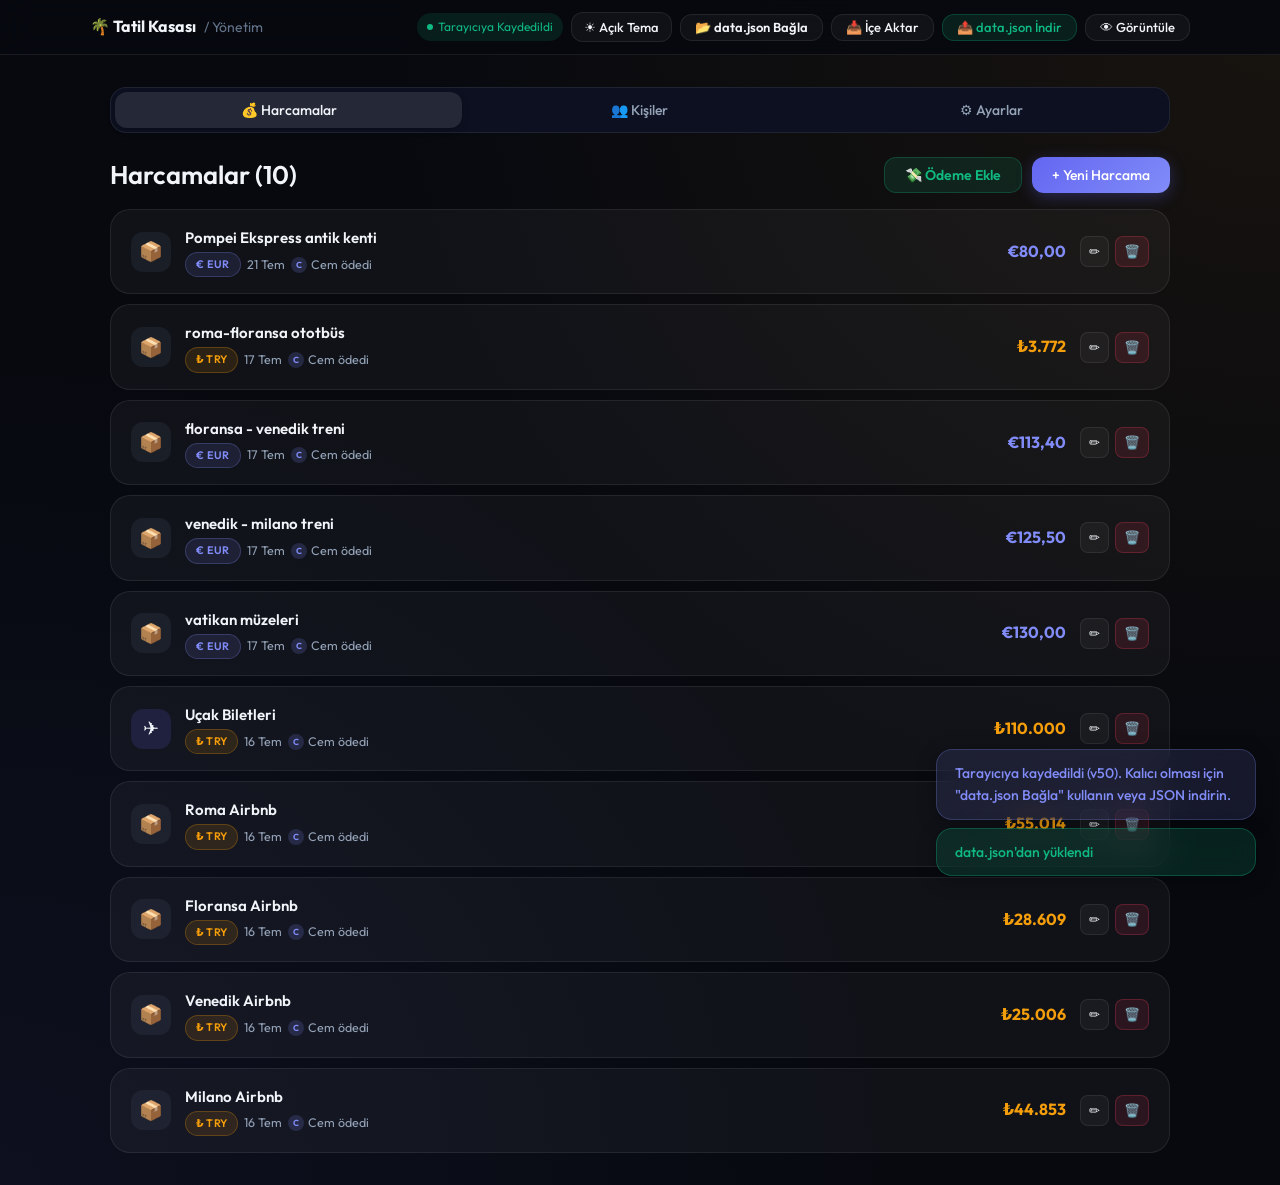
==== commit 6010df31: "Add payment functionality" ====
--- a/admin.html
+++ b/admin.html
@@ -185,7 +185,10 @@
     <div class="tab-content active" id="panel-exp">
       <div style="display:flex;align-items:center;justify-content:space-between;margin-bottom:16px;flex-wrap:wrap;gap:10px">
         <h2 id="exp-count-title">Harcamalar</h2>
-        <button class="btn btn-primary" onclick="openExpModal(null)">+ Yeni Harcama</button>
+        <div style="display:flex;gap:10px">
+          <button class="btn btn-green" onclick="openPaymentModal()" style="font-weight:600">💸 Ödeme Ekle</button>
+          <button class="btn btn-primary" onclick="openExpModal(null)">+ Yeni Harcama</button>
+        </div>
       </div>
       <div id="exp-list" style="display:flex;flex-direction:column;gap:10px">
         <div class="empty"><div class="empty-icon">💸</div><p>Henüz harcama yok.<br>Yukarıdaki butona tıklayın.</p></div>
@@ -285,6 +288,7 @@
             <option value="activity">🎭 Aktivite</option>
             <option value="shopping">🛍️ Alışveriş</option>
             <option value="health">💊 Sağlık</option>
+            <option value="payment">💸 Ödeme</option>
             <option value="other">📦 Diğer</option>
           </select>
         </div>
@@ -404,6 +408,51 @@
 </div>
 
 <!-- ===================================================
+     PAYMENT MODAL
+===================================================== -->
+<div id="payment-modal" class="modal-overlay hidden" onclick="modalOverlayClick(event,'payment-modal')">
+  <div class="modal-box" onclick="event.stopPropagation()">
+    <div class="modal-header">
+      <h3>💸 Ödeme Ekle</h3>
+      <button class="btn btn-secondary btn-icon" onclick="closePaymentModal()">✕</button>
+    </div>
+    <div class="modal-body">
+      <div class="form-grid-2" style="margin-bottom:14px">
+        <div class="form-group">
+          <label class="form-label">Ödeyen (Borçlu) *</label>
+          <select id="pay-from" class="form-control"></select>
+        </div>
+        <div class="form-group">
+          <label class="form-label">Alan (Alacaklı) *</label>
+          <select id="pay-to" class="form-control"></select>
+        </div>
+      </div>
+      <div class="form-grid-3" style="margin-bottom:14px">
+        <div class="form-group">
+          <label class="form-label">Tutar *</label>
+          <input id="pay-amount" type="number" class="form-control" placeholder="0" min="0" step="0.01">
+        </div>
+        <div class="form-group">
+          <label class="form-label">Para Birimi</label>
+          <select id="pay-currency" class="form-control">
+            <option value="TRY">₺ Türk Lirası</option>
+            <option value="EUR">€ Euro</option>
+          </select>
+        </div>
+        <div class="form-group">
+          <label class="form-label">Tarih</label>
+          <input id="pay-date" type="date" class="form-control">
+        </div>
+      </div>
+    </div>
+    <div class="modal-footer">
+      <button class="btn btn-secondary" onclick="closePaymentModal()">İptal</button>
+      <button class="btn btn-primary" onclick="savePayment()">💾 Kaydet</button>
+    </div>
+  </div>
+</div>
+
+<!-- ===================================================
      CONFIRM MODAL
 ===================================================== -->
 <div id="confirm-modal" class="modal-overlay hidden" onclick="modalOverlayClick(event,'confirm-modal')">
@@ -435,6 +484,7 @@
   activity:      { icon:'🎭', label:'Aktivite',  bg:'rgba(129,140,248,.15)' },
   shopping:      { icon:'🛍️', label:'Alışveriş', bg:'rgba(251,191,36,.12)'  },
   health:        { icon:'💊', label:'Sağlık',    bg:'rgba(244,63,94,.12)'   },
+  payment:       { icon:'💸', label:'Ödeme',     bg:'rgba(34,197,94,.15)'   },
   other:         { icon:'📦', label:'Diğer',     bg:'rgba(100,116,139,.12)' }
 };
 const FAM = {
@@ -1210,6 +1260,59 @@
 }
 
 /* ================================================================
+   PAYMENTS
+================================================================ */
+function openPaymentModal() {
+  const fromSel = document.getElementById('pay-from');
+  const toSel = document.getElementById('pay-to');
+  const opts = S.persons.map(p => `<option value="${p.id}">${p.name} (${famOf(p.family).label})</option>`).join('');
+  fromSel.innerHTML = opts;
+  toSel.innerHTML = opts;
+  document.getElementById('pay-amount').value = '';
+  document.getElementById('pay-currency').value = 'TRY';
+  document.getElementById('pay-date').value = new Date().toISOString().slice(0,10);
+  
+  document.getElementById('payment-modal').classList.remove('hidden');
+}
+
+function closePaymentModal() {
+  document.getElementById('payment-modal').classList.add('hidden');
+}
+
+function savePayment() {
+  const fromId = document.getElementById('pay-from').value;
+  const toId = document.getElementById('pay-to').value;
+  const amount = +document.getElementById('pay-amount').value;
+  const cur = document.getElementById('pay-currency').value;
+  
+  if (fromId === toId) { toast('Ödeyen ve alan farklı olmalıdır', 'error'); return; }
+  if (!amount) { toast('Tutar girin', 'error'); return; }
+  
+  const fromName = S.persons.find(p => p.id === fromId)?.name;
+  const toName = S.persons.find(p => p.id === toId)?.name;
+  
+  const shares = {};
+  shares[toId] = amount;
+  
+  S.expenses.push({
+    id: uid(),
+    title: `Ödeme: ${fromName} -> ${toName}`,
+    currency: cur,
+    totalAmount: amount,
+    paidBy: fromId,
+    date: document.getElementById('pay-date').value,
+    category: 'payment',
+    notes: '',
+    shares: shares
+  });
+  
+  save();
+  renderExpenses();
+  closePaymentModal();
+  toast('Ödeme eklendi', 'success');
+}
+
+/* ================================================================
    SETTINGS
 ================================================================ */
 function renderSettings() {
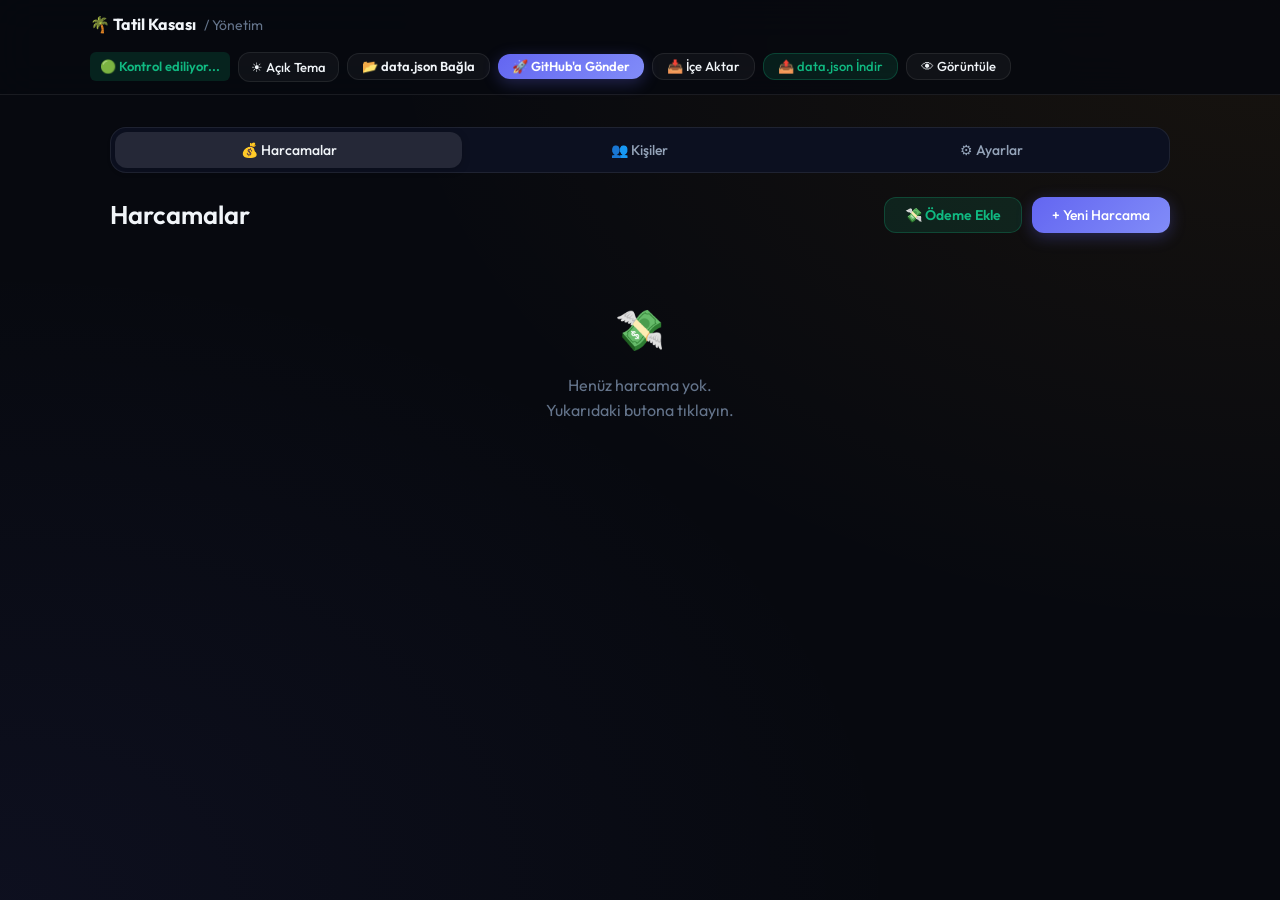
==== commit 4c7eac32: "Otomatik data.json kaydi, yerel sunucu ve GitHub'a gonderme ozelligi eklendi" ====
--- a/admin.html
+++ b/admin.html
@@ -156,10 +156,10 @@
     </div>
     <div class="top-actions">
       <span class="save-dot" id="save-indicator" style="display:none">Tarayıcıya Kaydedildi</span>
+      <span id="sync-status-badge" style="padding: 4px 10px; border-radius: 6px; font-size: 0.8125rem; font-weight: 600; display: inline-flex; align-items: center; gap: 4px; background: rgba(16,185,129,.15); color: #10B981;">🟢 Kontrol ediliyor...</span>
       <button class="theme-toggle" id="theme-toggle-btn" onclick="toggleTheme()" style="padding: 6px 12px; font-size: 0.8125rem; font-weight: 500;">🌓 Tema</button>
       <button class="btn btn-secondary btn-sm" id="btn-file-link" onclick="linkLocalFile()" style="font-weight: 600;">📂 data.json Bağla</button>
-      <button class="btn btn-green btn-sm" id="btn-save-to-file" onclick="writeToDiskFile()" style="display:none;font-weight:700">💾 Dosyaya Kaydet</button>
-      <button class="btn btn-danger btn-sm" id="btn-revert-file" onclick="revertToDiskFile()" style="display:none" title="Değişiklikleri Geri Al (Dosyadan Yeniden Yükle)">↩️ Değişiklikleri Geri Al</button>
+      <button class="btn btn-primary btn-sm" id="btn-git-push" onclick="pushToGitHub()" style="font-weight: 600;" title="Verileri GitHub'a yükleyip canlı siteyi günceller">🚀 GitHub'a Gönder</button>
       <label class="btn btn-secondary btn-sm" style="cursor:pointer" for="import-file">
         📥 İçe Aktar
         <input type="file" id="import-file" accept=".json" style="display:none" onchange="importJSON(this)">
@@ -563,80 +563,86 @@
 
 /* ================================================================
    FILE ACCESS & AUTO-SAVE
-================================================================ */
+let isServerRunning = false;
+
+function updateSyncStatus(status) {
+  const badge = document.getElementById('sync-status-badge');
+  const btnFile = document.getElementById('btn-file-link');
+  if (!badge) return;
+
+  if (status === 'server') {
+    badge.textContent = '🟢 Sunucu & data.json Bağlı';
+    badge.style.background = 'rgba(16,185,129,.15)';
+    badge.style.color = '#10B981';
+    if (btnFile) btnFile.style.display = 'none';
+  } else if (status === 'file') {
+    badge.textContent = '🟢 data.json Bağlı (Otomatik Kayıt)';
+    badge.style.background = 'rgba(16,185,129,.15)';
+    badge.style.color = '#10B981';
+    if (btnFile) {
+      btnFile.style.display = 'inline-flex';
+      btnFile.textContent = '🟢 data.json Bağlı';
+      btnFile.className = 'btn btn-green btn-sm';
+    }
+  } else if (status === 'need-permission') {
+    badge.textContent = '🟡 Dosya İzni Bekleniyor';
+    badge.style.background = 'rgba(245,158,11,.15)';
+    badge.style.color = '#F59E0B';
+    if (btnFile) {
+      btnFile.style.display = 'inline-flex';
+      btnFile.textContent = '🟡 İzni Onayla';
+      btnFile.className = 'btn btn-try btn-sm';
+    }
+  } else {
+    badge.textContent = '🟡 Sadece Tarayıcı Hafızası';
+    badge.style.background = 'rgba(245,158,11,.15)';
+    badge.style.color = '#F59E0B';
+    if (btnFile) {
+      btnFile.style.display = 'inline-flex';
+      btnFile.textContent = '📂 data.json Bağla';
+      btnFile.className = 'btn btn-secondary btn-sm';
+    }
+  }
+}
+
 async function checkFileLinkStatus() {
-  const btn = document.getElementById('btn-file-link');
-  if (!btn) return;
-  
+  if (isServerRunning) {
+    updateSyncStatus('server');
+    return;
+  }
   if (!localFileHandle) {
-    btn.textContent = "📂 data.json Bağla";
-    btn.className = "btn btn-secondary btn-sm";
+    updateSyncStatus('local');
     return;
   }
-  
   try {
     const options = { mode: 'readwrite' };
     const perm = await localFileHandle.queryPermission(options);
     if (perm === 'granted') {
-      btn.textContent = "🟢 data.json Bağlı";
-      btn.className = "btn btn-green btn-sm";
+      updateSyncStatus('file');
     } else {
-      btn.textContent = "🟡 Bağlantıyı Onayla";
-      btn.className = "btn btn-try btn-sm";
+      updateSyncStatus('need-permission');
     }
   } catch (e) {
-    btn.textContent = "📂 data.json Bağla";
-    btn.className = "btn btn-secondary btn-sm";
-  }
-}
-
-async function syncWithFile() {
-  const file = await localFileHandle.getFile();
-  const text = await file.text();
-  let fileData = null;
-  if (text.trim()) {
-    try { fileData = JSON.parse(text); } catch(e) {}
-  }
-
-  const fileVer = (fileData && fileData.version) || 0;
-  const localVer = S.version || 0;
-
-  // If local storage is newer or file is empty, write local to file immediately
-  if (localVer >= fileVer) {
-    const writable = await localFileHandle.createWritable();
-    await writable.write(JSON.stringify(S, null, 2));
-    await writable.close();
-    toast(`Tarayıcıdaki güncel veriler data.json dosyasına yazıldı! 💾 (v${S.version})`, 'success');
-  } else {
-    // If file is newer, load from file
-    S = fileData;
-    localStorage.setItem(LS_KEY, JSON.stringify(S));
-    renderAll();
-    hasUnsavedChanges = false;
-    toast(`Dosyadaki veriler yüklendi! 📂 (v${S.version})`, 'success');
+    updateSyncStatus('local');
   }
 }
 
 async function linkLocalFile() {
   try {
     const options = { mode: 'readwrite' };
-
-    // Eğer zaten kayıtlı bir dosya varsa ve sadece izin verilmemişse doğrudan izin iste
     if (localFileHandle) {
-      const currentPerm = await localFileHandle.queryPermission(options);
-      if (currentPerm !== 'granted') {
-        const perm = await localFileHandle.requestPermission(options);
+      let perm = await localFileHandle.queryPermission(options);
+      if (perm !== 'granted') {
+        perm = await localFileHandle.requestPermission(options);
         if (perm === 'granted') {
           toast('Dosya bağlantısı onaylandı! 🟢', 'success');
-          await syncWithFile();
-          await checkFileLinkStatus();
-          updateActionButtons();
+          updateSyncStatus('file');
+          await save();
           return;
         }
       }
     }
 
-    // Yoksa veya izin verilmemişse yeni dosya seçtir
     const [handle] = await window.showOpenFilePicker({
       types: [{
         description: 'JSON Files',
@@ -649,95 +655,73 @@
     if (handle) {
       localFileHandle = handle;
       await saveFileHandle(handle);
-      
       const perm = await localFileHandle.requestPermission(options);
       if (perm === 'granted') {
-        toast('Dosya başarıyla bağlandı! 🟢', 'success');
-        await syncWithFile();
+        toast('Dosya başarıyla bağlandı! 🟢 Her değişiklik anında data.json dosyasına yazılacak.', 'success');
+        updateSyncStatus('file');
+        await save();
       }
-      await checkFileLinkStatus();
-      updateActionButtons();
     }
   } catch (e) {
     if (e.name !== 'AbortError') {
       toast('Dosya seçimi başarısız: ' + e.message, 'error');
     }
   }
-}
-
-/* ================================================================
-   PERSISTENCE & SAVE
-================================================================ */
-let hasUnsavedChanges = false;
-
-function updateActionButtons() {
-  const saveBtn = document.getElementById('btn-save-to-file');
-  const revBtn = document.getElementById('btn-revert-file');
-  if (!saveBtn || !revBtn) return;
-
-  if (localFileHandle && hasUnsavedChanges) {
-    saveBtn.style.display = 'inline-flex';
-    revBtn.style.display = 'inline-flex';
-  } else {
-    saveBtn.style.display = 'none';
-    revBtn.style.display = 'none';
-  }
-}
-
-async function writeToDiskFile() {
-  if (!localFileHandle) return;
-  try {
-    const options = { mode: 'readwrite' };
-    const perm = await localFileHandle.queryPermission(options);
-    if (perm === 'granted' || await localFileHandle.requestPermission(options) === 'granted') {
-      const writable = await localFileHandle.createWritable();
-      await writable.write(JSON.stringify(S, null, 2));
-      await writable.close();
-      
-      hasUnsavedChanges = false;
-      updateActionButtons();
-      await checkFileLinkStatus();
-      toast(`Değişiklikler data.json dosyasına yazıldı! 💾 (v${S.version})`, 'success');
-    }
-  } catch(e) {
-    console.error(e);
-    toast('Dosyaya yazılamadı: ' + e.message, 'error');
-  }
-}
-
-async function revertToDiskFile() {
-  if (!localFileHandle) return;
-  showConfirm("Dosyadaki son kaydedilen sürüme geri dönülecek ve kaydetmediğiniz tüm değişiklikler silinecektir. Emin misiniz?", async () => {
-    try {
-      const file = await localFileHandle.getFile();
-      const text = await file.text();
-      if (text.trim()) {
-        S = JSON.parse(text);
-        localStorage.setItem(LS_KEY, JSON.stringify(S));
-        renderAll();
-        hasUnsavedChanges = false;
-        updateActionButtons();
-        toast('Son kaydedilen dosyaya geri dönüldü ↩️', 'info');
-      }
-    } catch(e) {
-      toast('Dosyadan yükleme başarısız: ' + e.message, 'error');
-    }
-  });
 }
 
 async function save() {
   S.version = (S.version || 0) + 1;
   S.lastUpdated = new Date().toISOString().slice(0, 10);
   
+  // 1. Tarayıcı hafızasına kaydet
   localStorage.setItem(LS_KEY, JSON.stringify(S));
   flashSaved();
-  
-  if (localFileHandle) {
-    hasUnsavedChanges = true;
-    updateActionButtons();
-    toast(`Taslak tarayıcıya kaydedildi (v${S.version}). Dosyayı güncellemek için yukarıdaki "Dosyaya Kaydet" butonuna basın.`, 'info');
-  } else {
-    toast(`Tarayıcıya kaydedildi (v${S.version}). Kalıcı olması için "data.json Bağla" kullanın veya JSON indirin.`, 'info');
+
+  let savedToDisk = false;
+
+  // 2. Sunucu API kontrolü ve diske anında yazma
+  try {
+    const res = await fetch('/api/save', {
+      method: 'POST',
+      headers: { 'Content-Type': 'application/json' },
+      body: JSON.stringify(S)
+    });
+    if (res.ok) {
+      savedToDisk = true;
+      isServerRunning = true;
+      updateSyncStatus('server');
+      toast(`💾 data.json dosyasına anında yazıldı! (v${S.version})`, 'success', 2000);
+    }
+  } catch(e) {
+    // Sunucu açık değilse devam et
+  }
+
+  // 3. File System Access API ile doğrudan diske yazma
+  if (!savedToDisk && localFileHandle) {
+    try {
+      const options = { mode: 'readwrite' };
+      let perm = await localFileHandle.queryPermission(options);
+      if (perm !== 'granted') {
+        perm = await localFileHandle.requestPermission(options);
+      }
+      if (perm === 'granted') {
+        const writable = await localFileHandle.createWritable();
+        await writable.write(JSON.stringify(S, null, 2));
+        await writable.close();
+        savedToDisk = true;
+        updateSyncStatus('file');
+        toast(`💾 data.json dosyasına anında yazıldı! (v${S.version})`, 'success', 2000);
+      } else {
+        updateSyncStatus('need-permission');
+      }
+    } catch(e) {
+      console.warn("Diske yazma hatası:", e);
+    }
+  }
+
+  if (!savedToDisk) {
+    updateSyncStatus('local');
+    toast(`Tarayıcıya kaydedildi (v${S.version}). Dosyaya otomatik yazılması için yukarıdaki "data.json Bağla" butonunu kullanın.`, 'info', 3500);
   }
 }
 
@@ -763,7 +747,7 @@
   a.href = URL.createObjectURL(blob);
   a.download = 'data.json';
   a.click();
-  toast('data.json indirildi — şimdi repo\'ya commit edin!', 'success');
+  toast('data.json indirildi!', 'success');
 }
 
 function importJSON(input) {
@@ -782,6 +766,31 @@
     input.value = '';
   };
   reader.readAsText(file);
+}
+
+async function pushToGitHub() {
+  const btn = document.getElementById('btn-git-push');
+  if (btn) {
+    btn.disabled = true;
+    btn.textContent = '⏳ Gönderiliyor...';
+  }
+  toast('Veriler GitHub\'a yükleniyor...', 'info', 2000);
+  try {
+    const r = await fetch('/api/git-push', { method: 'POST' });
+    const res = await r.json();
+    if (res.success) {
+      toast('🎉 GitHub\'a başarıyla gönderildi! Canlı site güncellendi.', 'success', 4000);
+    } else {
+      toast('GitHub yükleme hatası: ' + (res.error || 'Bilinmeyen hata'), 'error', 5000);
+    }
+  } catch(e) {
+    toast('Sunucuya erişilemedi. Lütfen "yayina_al.bat" dosyasını kullanın.', 'error', 4000);
+  } finally {
+    if (btn) {
+      btn.disabled = false;
+      btn.textContent = '🚀 GitHub\'a Gönder';
+    }
+  }
 }
 
 /* ================================================================
@@ -1339,15 +1348,27 @@
 }
 
 async function loadDefaultData() {
-  try {
-    const r = await fetch('data.json?v='+Date.now(), {cache:'no-store'});
-    if (!r.ok) throw new Error();
-    S = await r.json();
-    save(); renderAll();
-    toast('Sunucudan güncel veriler yüklendi','success');
-  } catch(e) {
-    toast('data.json bulunamadı — sayfayı bir web sunucusuyla açın','error');
-  }
+  showConfirm('Diskteki data.json dosyasından veriler tekrar yüklenecek. Emin misiniz?', async () => {
+    try {
+      let data = null;
+      if (isServerRunning) {
+        const r = await fetch('/api/data', { cache: 'no-store' });
+        if (r.ok) data = await r.json();
+      }
+      if (!data) {
+        const r = await fetch('data.json?v=' + Date.now(), { cache: 'no-store' });
+        if (r.ok) data = await r.json();
+      }
+      if (data) {
+        S = data;
+        localStorage.setItem(LS_KEY, JSON.stringify(S));
+        renderAll();
+        toast('Diskten güncel veriler yüklendi 📂', 'success');
+      }
+    } catch(e) {
+      toast('data.json okunamadı: ' + e.message, 'error');
+    }
+  });
 }
 
 /* ================================================================
@@ -1413,34 +1434,64 @@
 window.addEventListener('load', async () => {
   updateThemeButton();
   
-  // Restore file handle from IndexedDB
+  // 1. Sunucu kontrolü yap
+  let serverData = null;
   try {
-    const handle = await getSavedFileHandle();
-    if (handle) {
-      localFileHandle = handle;
-      await checkFileLinkStatus();
-    }
-  } catch(e) {
-    console.warn("Handle restore failed:", e);
+    const res = await fetch('/api/data', { cache: 'no-store' });
+    if (res.ok) {
+      serverData = await res.json();
+      isServerRunning = true;
+    }
+  } catch (e) {
+    isServerRunning = false;
+  }
+
+  // 2. Sunucu yoksa kayıtlı dosya bağlantısını geri yükle
+  if (!isServerRunning) {
+    try {
+      const handle = await getSavedFileHandle();
+      if (handle) {
+        localFileHandle = handle;
+        await checkFileLinkStatus();
+      }
+    } catch(e) {
+      console.warn("Handle restore failed:", e);
+    }
   }
 
   const hasLocal = load();
-
-  if (!hasLocal) {
+  const localVer = (S && S.version) || 0;
+  const serverVer = (serverData && serverData.version) || 0;
+
+  if (isServerRunning && serverData) {
+    if (hasLocal && localVer > serverVer) {
+      // Yereldeki versiyon daha yeniyse sunucuya aktar
+      await fetch('/api/save', {
+        method: 'POST',
+        headers: { 'Content-Type': 'application/json' },
+        body: JSON.stringify(S)
+      });
+      toast(`Yerel taslak data.json'a yazıldı (v${S.version})`, 'success');
+    } else {
+      S = serverData;
+      localStorage.setItem(LS_KEY, JSON.stringify(S));
+    }
+    updateSyncStatus('server');
+  } else if (!hasLocal) {
     try {
-      const r = await fetch('data.json?v='+Date.now(), {cache:'no-store'});
+      const r = await fetch('data.json?v=' + Date.now(), { cache: 'no-store' });
       if (r.ok) {
         S = await r.json();
-        // Set basic version if missing
         if (!S.version) S.version = 1;
-        // Save to cache/file
-        await save();
-        toast('data.json\'dan yüklendi','success');
+        localStorage.setItem(LS_KEY, JSON.stringify(S));
+        toast('data.json\'dan yüklendi', 'success');
       }
     } catch(e) { /* no-op */ }
-  }
-
-  updateActionButtons();
+    updateSyncStatus(localFileHandle ? 'file' : 'local');
+  } else {
+    updateSyncStatus(localFileHandle ? 'file' : 'local');
+  }
+
   renderAll();
 });
 </script>
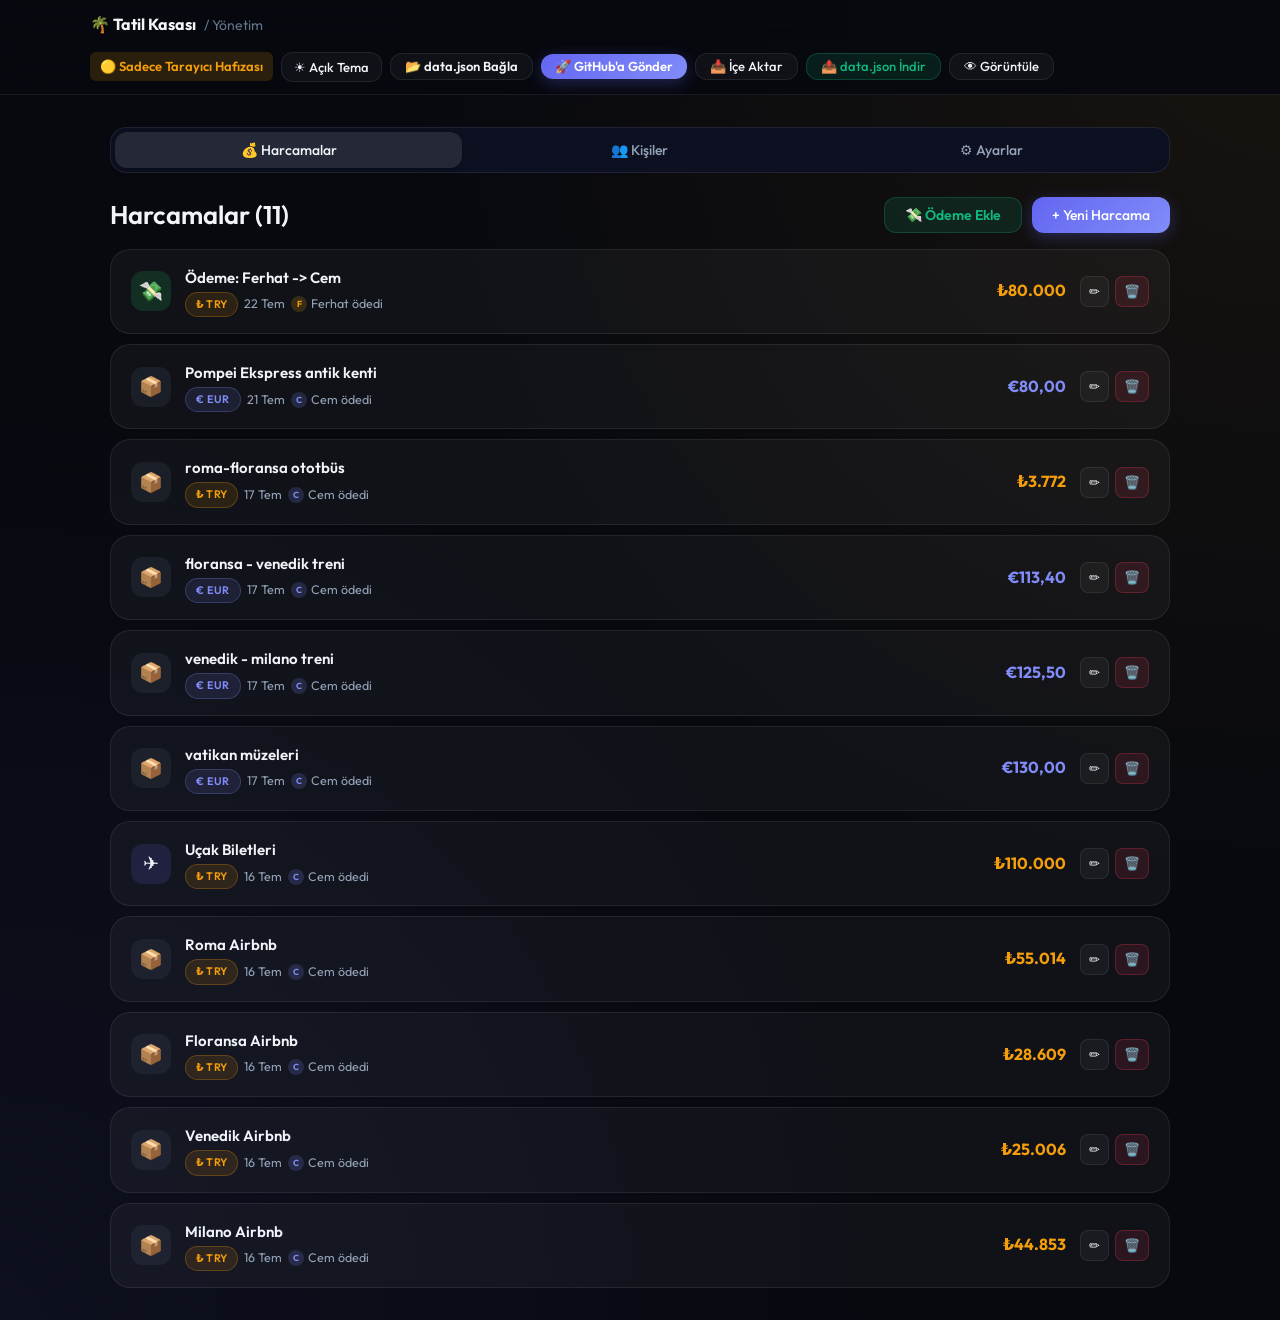
==== commit 4add383a: "admin.html yorum satiri hatasi duzeltildi" ====
--- a/admin.html
+++ b/admin.html
@@ -563,6 +563,7 @@
 
 /* ================================================================
    FILE ACCESS & AUTO-SAVE
+================================================================ */
 let isServerRunning = false;
 
 function updateSyncStatus(status) {
@@ -1446,7 +1447,16 @@
     isServerRunning = false;
   }
 
-  // 2. Sunucu yoksa kayıtlı dosya bağlantısını geri yükle
+  // 2. Statik data.json dosyasını çekmeyi dene
+  let staticData = null;
+  try {
+    const r = await fetch('data.json?v=' + Date.now(), { cache: 'no-store' });
+    if (r.ok) staticData = await r.json();
+  } catch(e) {}
+
+  const fileData = serverData || staticData;
+
+  // 3. Sunucu yoksa kayıtlı dosya bağlantısını geri yükle
   if (!isServerRunning) {
     try {
       const handle = await getSavedFileHandle();
@@ -1460,34 +1470,30 @@
   }
 
   const hasLocal = load();
+  const localHasExpenses = S && Array.isArray(S.expenses) && S.expenses.length > 0;
+  const fileHasExpenses = fileData && Array.isArray(fileData.expenses) && fileData.expenses.length > 0;
   const localVer = (S && S.version) || 0;
-  const serverVer = (serverData && serverData.version) || 0;
-
-  if (isServerRunning && serverData) {
-    if (hasLocal && localVer > serverVer) {
-      // Yereldeki versiyon daha yeniyse sunucuya aktar
-      await fetch('/api/save', {
-        method: 'POST',
-        headers: { 'Content-Type': 'application/json' },
-        body: JSON.stringify(S)
-      });
-      toast(`Yerel taslak data.json'a yazıldı (v${S.version})`, 'success');
-    } else {
-      S = serverData;
-      localStorage.setItem(LS_KEY, JSON.stringify(S));
-    }
+  const fileVer = (fileData && fileData.version) || 0;
+
+  if (fileHasExpenses && (!localHasExpenses || fileVer >= localVer)) {
+    // Diskteki/sunucudaki veriyi kullan
+    S = fileData;
+    localStorage.setItem(LS_KEY, JSON.stringify(S));
+  } else if (localHasExpenses && fileData && localVer > fileVer && isServerRunning) {
+    // Yereldeki versiyon daha yeniyse sunucuya aktar
+    await fetch('/api/save', {
+      method: 'POST',
+      headers: { 'Content-Type': 'application/json' },
+      body: JSON.stringify(S)
+    });
+    toast(`Yerel taslak data.json'a yazıldı (v${S.version})`, 'success');
+  } else if (!hasLocal && fileData) {
+    S = fileData;
+    localStorage.setItem(LS_KEY, JSON.stringify(S));
+  }
+
+  if (isServerRunning) {
     updateSyncStatus('server');
-  } else if (!hasLocal) {
-    try {
-      const r = await fetch('data.json?v=' + Date.now(), { cache: 'no-store' });
-      if (r.ok) {
-        S = await r.json();
-        if (!S.version) S.version = 1;
-        localStorage.setItem(LS_KEY, JSON.stringify(S));
-        toast('data.json\'dan yüklendi', 'success');
-      }
-    } catch(e) { /* no-op */ }
-    updateSyncStatus(localFileHandle ? 'file' : 'local');
   } else {
     updateSyncStatus(localFileHandle ? 'file' : 'local');
   }
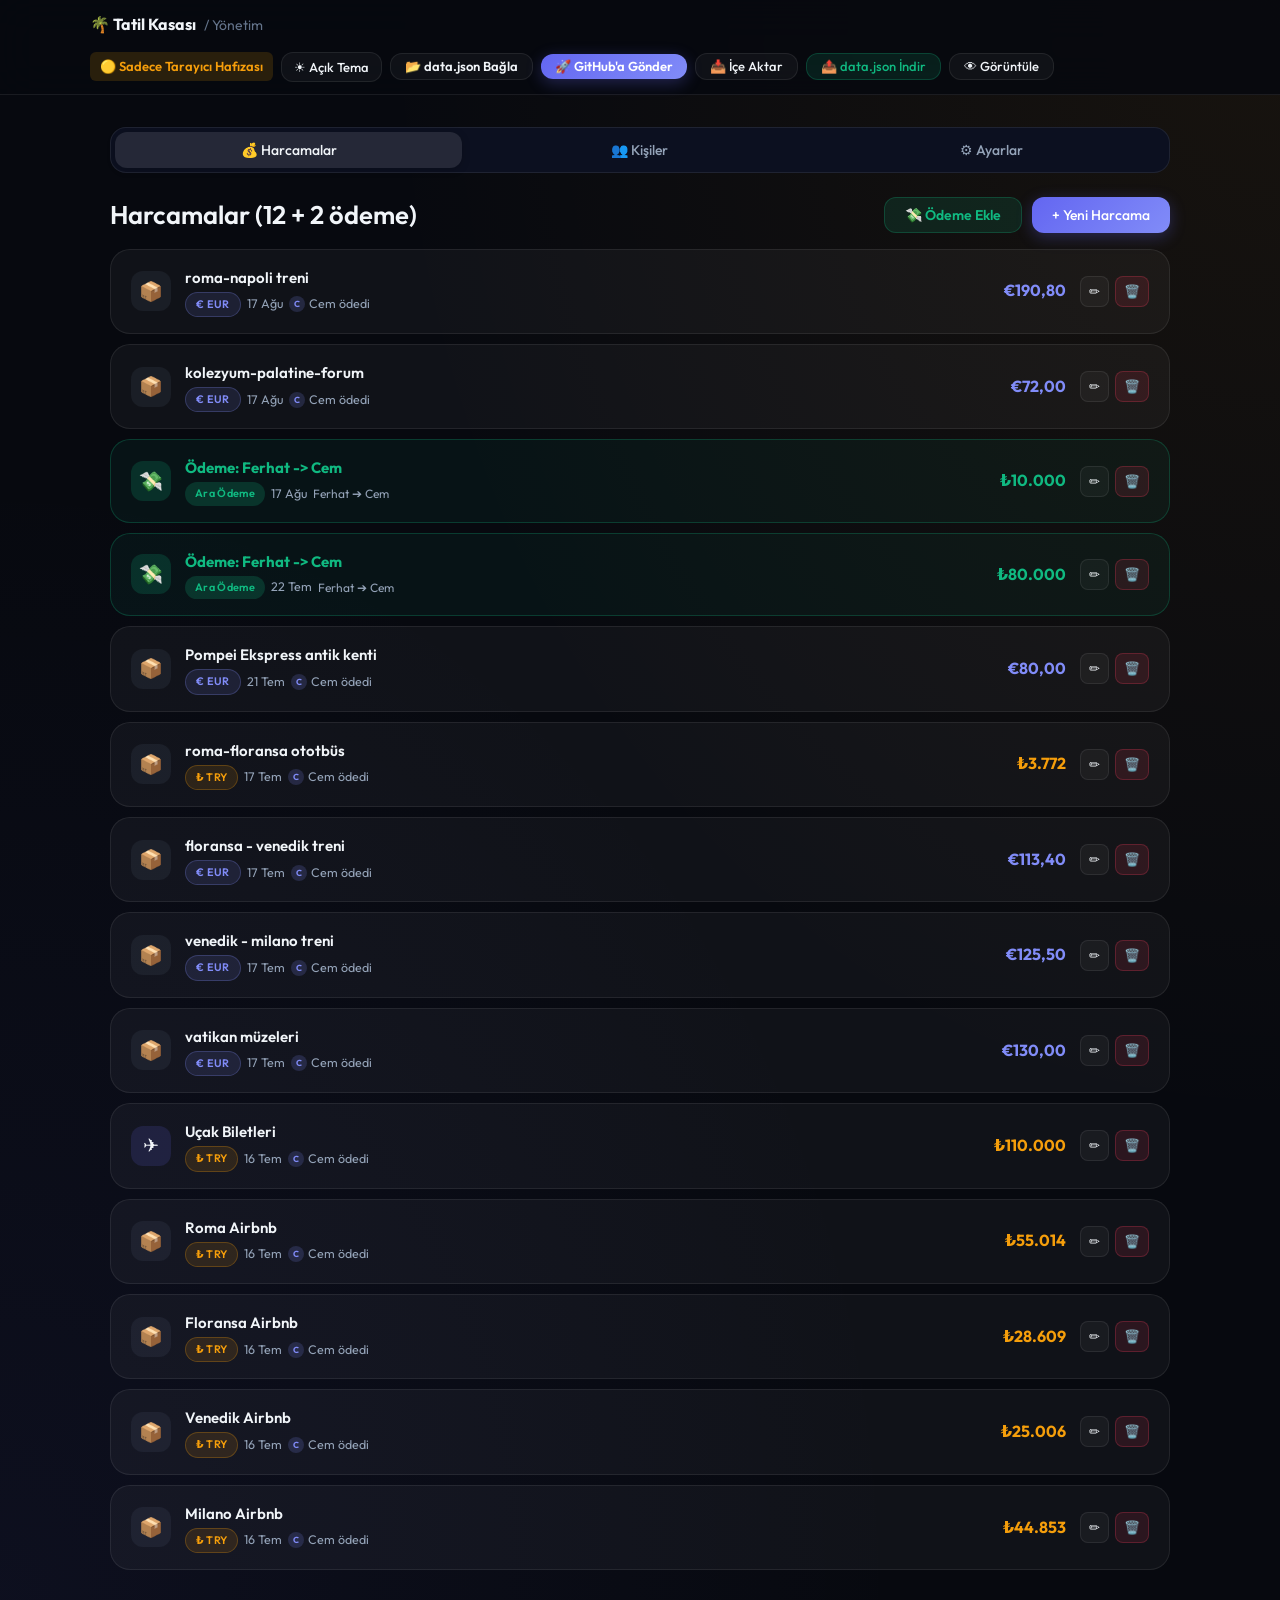
==== commit 68565aa0: "Aile bazli net hesap ozeti ve ayrik ara odeme yonetimi tamamlandi" ====
--- a/admin.html
+++ b/admin.html
@@ -833,14 +833,17 @@
 }
 
 /* ================================================================
-   EXPENSES
-================================================================ */
+   EXPENSES & PAYMENTS
+================================================================ */
+let editPaymentId = null;
+
 function renderExpenses() {
   const el = document.getElementById('exp-list');
-  const count = S.expenses.length;
-  document.getElementById('exp-count-title').textContent = `Harcamalar (${count})`;
-
-  if (!count) {
+  const realCount = S.expenses.filter(e => e.category !== 'payment').length;
+  const payCount = S.expenses.filter(e => e.category === 'payment').length;
+  document.getElementById('exp-count-title').textContent = `Harcamalar (${realCount}${payCount > 0 ? ' + ' + payCount + ' ödeme' : ''})`;
+
+  if (!S.expenses.length) {
     el.innerHTML = `<div class="empty"><div class="empty-icon">💸</div><p>Henüz harcama yok.<br>Yukarıdaki butona tıklayın.</p></div>`;
     return;
   }
@@ -848,10 +851,33 @@
   const sorted = [...S.expenses].sort((a,b) => new Date(b.date)-new Date(a.date));
 
   el.innerHTML = sorted.map(exp => {
+    const isPayment = exp.category === 'payment';
     const cat   = CAT[exp.category] || CAT.other;
     const payer = S.persons.find(p=>p.id===exp.paidBy);
     const payFam= famOf(payer?.family);
     const isTRY = exp.currency==='TRY';
+
+    if (isPayment) {
+      const receiverId = Object.keys(exp.shares || {})[0];
+      const receiver = S.persons.find(p=>p.id===receiverId);
+      return `<div class="exp-item animate-in" style="background:rgba(16,185,129,0.06);border:1px solid rgba(16,185,129,0.25)">
+        <div class="exp-icon-sm" style="background:rgba(16,185,129,0.18)">💸</div>
+        <div class="exp-info">
+          <div class="exp-title2" style="color:#10B981;font-weight:700">${exp.title}</div>
+          <div class="exp-meta2">
+            <span class="badge" style="background:rgba(16,185,129,0.2);color:#10B981;font-size:.68rem">Ara Ödeme</span>
+            ${exp.date ? new Date(exp.date).toLocaleDateString('tr-TR',{day:'numeric',month:'short'}) : ''}
+            <span style="font-size:0.75rem;color:var(--text-2)">${payer?.name || '?'} ➔ ${receiver?.name || '?'}</span>
+          </div>
+        </div>
+        <div class="exp-amt" style="color:#10B981">${fmt(exp.totalAmount,exp.currency)}</div>
+        <div class="exp-actions">
+          <button class="btn btn-secondary btn-icon btn-sm" title="Düzenle" onclick="openPaymentModal('${exp.id}')">✏️</button>
+          <button class="btn btn-danger btn-icon btn-sm"    title="Sil"     onclick="confirmDelete('${exp.id}','exp')">🗑️</button>
+        </div>
+      </div>`;
+    }
+
     return `<div class="exp-item animate-in">
       <div class="exp-icon-sm" style="background:${cat.bg}">${cat.icon}</div>
       <div class="exp-info">
@@ -872,6 +898,86 @@
       </div>
     </div>`;
   }).join('');
+}
+
+/* ================================================================
+   PAYMENT MODAL
+================================================================ */
+function openPaymentModal(id) {
+  editPaymentId = id;
+  const payFrom = document.getElementById('pay-from');
+  const payTo = document.getElementById('pay-to');
+
+  payFrom.innerHTML = S.persons.map(p => `<option value="${p.id}">${p.name} (${famOf(p.family).label})</option>`).join('');
+  payTo.innerHTML = S.persons.map(p => `<option value="${p.id}">${p.name} (${famOf(p.family).label})</option>`).join('');
+
+  if (id) {
+    const exp = S.expenses.find(e => e.id === id);
+    if (!exp) return;
+    document.getElementById('pay-amount').value = exp.totalAmount || '';
+    document.getElementById('pay-currency').value = exp.currency || 'TRY';
+    document.getElementById('pay-date').value = exp.date || '';
+    payFrom.value = exp.paidBy || '';
+    const recId = Object.keys(exp.shares || {})[0];
+    if (recId) payTo.value = recId;
+  } else {
+    document.getElementById('pay-amount').value = '';
+    document.getElementById('pay-currency').value = 'TRY';
+    document.getElementById('pay-date').value = new Date().toISOString().slice(0, 10);
+    if (S.persons.length >= 2) {
+      payFrom.value = S.persons[0].id;
+      payTo.value = S.persons[1].id;
+    }
+  }
+
+  document.getElementById('payment-modal').classList.remove('hidden');
+}
+
+function closePaymentModal() {
+  document.getElementById('payment-modal').classList.add('hidden');
+  editPaymentId = null;
+}
+
+function savePayment() {
+  const fromId = document.getElementById('pay-from').value;
+  const toId = document.getElementById('pay-to').value;
+  const amount = +document.getElementById('pay-amount').value;
+  const currency = document.getElementById('pay-currency').value;
+  const date = document.getElementById('pay-date').value;
+
+  if (!fromId || !toId) { toast('Ödeyen ve alan kişi seçilmelidir', 'error'); return; }
+  if (fromId === toId) { toast('Ödeyen ve alan kişi aynı olamaz!', 'error'); return; }
+  if (!amount || amount <= 0) { toast('Geçerli bir tutar girin', 'error'); return; }
+
+  const fromPerson = S.persons.find(p => p.id === fromId);
+  const toPerson = S.persons.find(p => p.id === toId);
+
+  const title = `Ödeme: ${fromPerson?.name || fromId} -> ${toPerson?.name || toId}`;
+
+  const data = {
+    title,
+    currency,
+    totalAmount: amount,
+    paidBy: fromId,
+    date,
+    category: 'payment',
+    notes: '',
+    shares: {
+      [toId]: amount
+    }
+  };
+
+  if (editPaymentId) {
+    const idx = S.expenses.findIndex(e => e.id === editPaymentId);
+    if (idx !== -1) S.expenses[idx] = { ...S.expenses[idx], ...data };
+  } else {
+    S.expenses.push({ id: uid(), ...data });
+  }
+
+  save();
+  renderExpenses();
+  closePaymentModal();
+  toast(editPaymentId ? 'Ödeme güncellendi' : 'Ara ödeme başarıyla kaydedildi 💸', 'success');
 }
 
 /* ================================================================
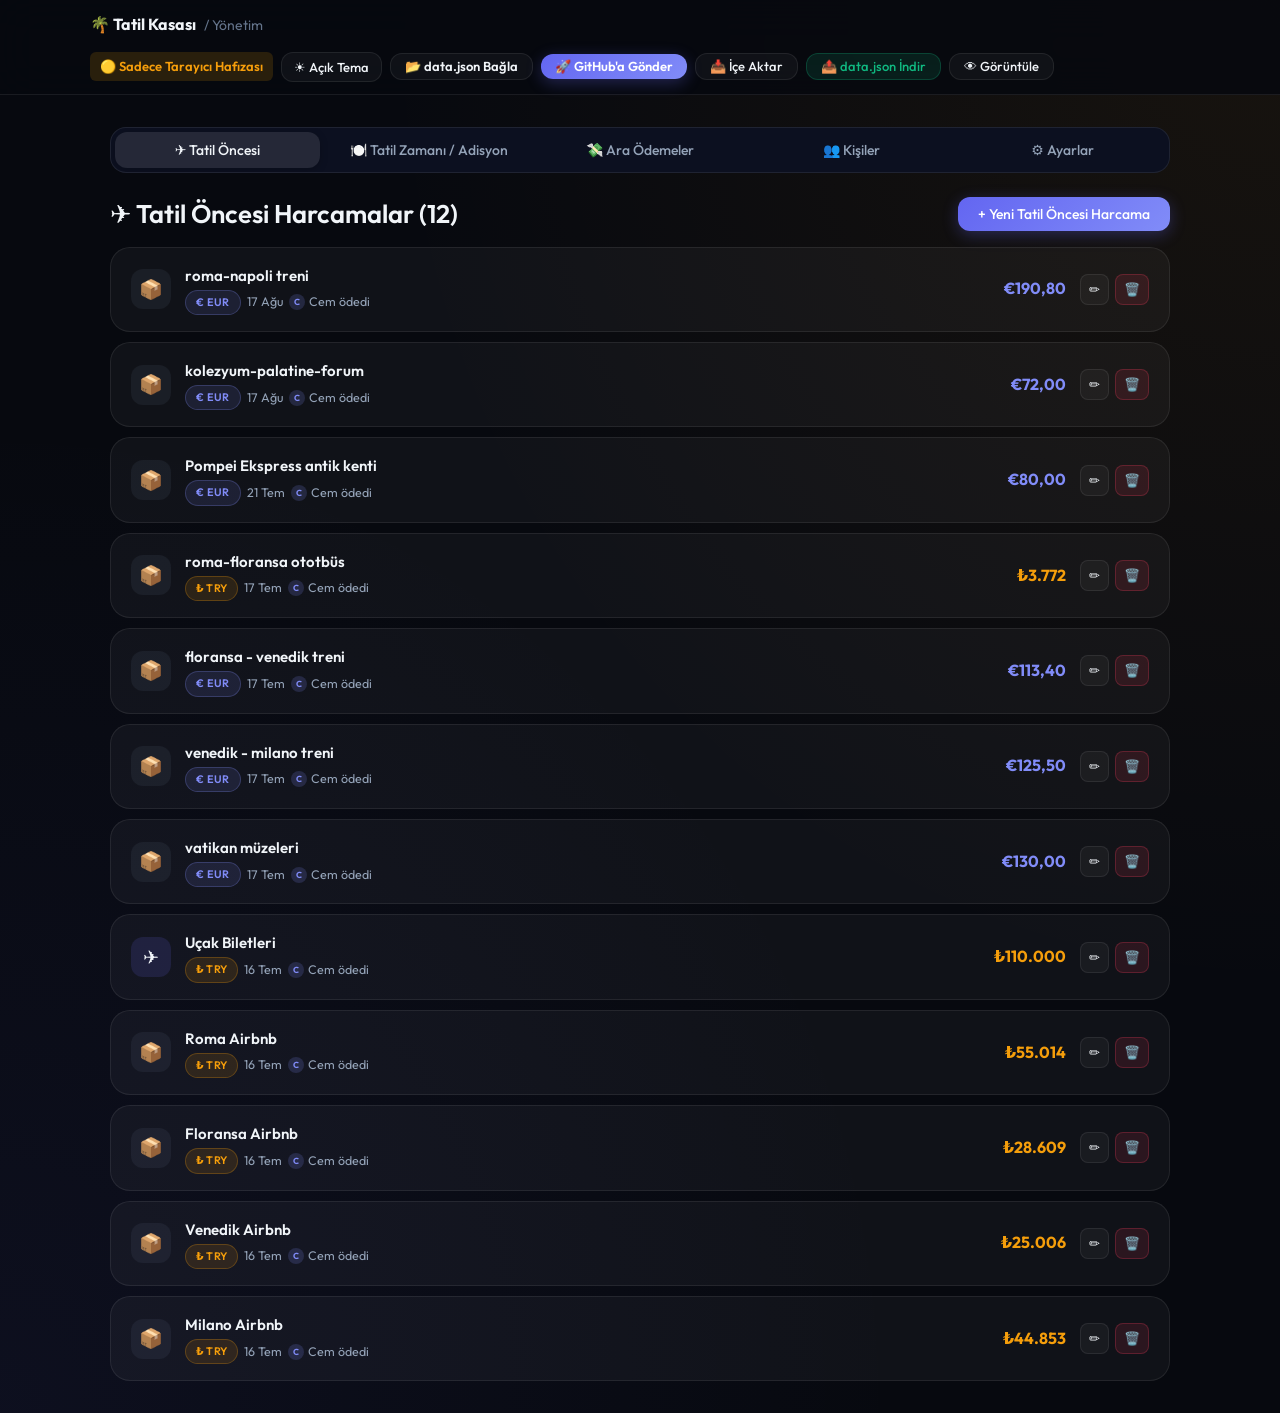
==== commit 1ec2ccbb: "Tatil Oncesi ve Tatil Zamani (Adisyon & Restoran) modulu ile konsolide hesap ozeti eklendi" ====
--- a/admin.html
+++ b/admin.html
@@ -175,23 +175,47 @@
   <div class="container">
 
     <!-- TABS -->
-    <div class="tabs">
-      <button class="tab-btn active" id="tab-exp"  onclick="switchTab('exp')">💰 Harcamalar</button>
+    <div class="tabs" style="margin-bottom:20px;display:flex;gap:6px;overflow-x:auto">
+      <button class="tab-btn active" id="tab-pre"  onclick="switchTab('pre')">✈️ Tatil Öncesi</button>
+      <button class="tab-btn"        id="tab-on"   onclick="switchTab('on')">🍽️ Tatil Zamanı / Adisyon</button>
+      <button class="tab-btn"        id="tab-pay"  onclick="switchTab('pay')">💸 Ara Ödemeler</button>
       <button class="tab-btn"        id="tab-pers" onclick="switchTab('pers')">👥 Kişiler</button>
       <button class="tab-btn"        id="tab-set"  onclick="switchTab('set')">⚙️ Ayarlar</button>
     </div>
 
-    <!-- ===== EXPENSES TAB ===== -->
-    <div class="tab-content active" id="panel-exp">
+    <!-- ===== PRE-TRIP EXPENSES TAB ===== -->
+    <div class="tab-content active" id="panel-pre">
       <div style="display:flex;align-items:center;justify-content:space-between;margin-bottom:16px;flex-wrap:wrap;gap:10px">
-        <h2 id="exp-count-title">Harcamalar</h2>
+        <h2 id="pre-count-title">✈️ Tatil Öncesi Harcamalar</h2>
+        <button class="btn btn-primary" onclick="openExpModal(null, 'pre_trip')">+ Yeni Tatil Öncesi Harcama</button>
+      </div>
+      <div id="pre-list" style="display:flex;flex-direction:column;gap:10px">
+        <div class="empty"><div class="empty-icon">✈️</div><p>Henüz tatil öncesi harcama yok.<br>Yukarıdaki butona tıklayın.</p></div>
+      </div>
+    </div>
+
+    <!-- ===== ON-TRIP (RECEIPTS/RESTAURANTS) TAB ===== -->
+    <div class="tab-content" id="panel-on">
+      <div style="display:flex;align-items:center;justify-content:space-between;margin-bottom:16px;flex-wrap:wrap;gap:10px">
+        <h2 id="on-count-title">🍽️ Tatil Zamanı / Adisyon & Restoran</h2>
         <div style="display:flex;gap:10px">
-          <button class="btn btn-green" onclick="openPaymentModal()" style="font-weight:600">💸 Ödeme Ekle</button>
-          <button class="btn btn-primary" onclick="openExpModal(null)">+ Yeni Harcama</button>
-        </div>
-      </div>
-      <div id="exp-list" style="display:flex;flex-direction:column;gap:10px">
-        <div class="empty"><div class="empty-icon">💸</div><p>Henüz harcama yok.<br>Yukarıdaki butona tıklayın.</p></div>
+          <button class="btn btn-primary" onclick="openReceiptModal(null)">🧾 + Yeni Adisyon / Fiş Ekle</button>
+          <button class="btn btn-secondary" onclick="openExpModal(null, 'on_trip')">+ Hızlı Harcama</button>
+        </div>
+      </div>
+      <div id="on-list" style="display:flex;flex-direction:column;gap:10px">
+        <div class="empty"><div class="empty-icon">🍽️</div><p>Henüz restoran veya adisyon fişi yok.<br>Yukarıdaki butona tıklayın.</p></div>
+      </div>
+    </div>
+
+    <!-- ===== PAYMENTS TAB ===== -->
+    <div class="tab-content" id="panel-pay">
+      <div style="display:flex;align-items:center;justify-content:space-between;margin-bottom:16px;flex-wrap:wrap;gap:10px">
+        <h2 id="pay-count-title">💸 Ara Ödemeler & Borç Transferleri</h2>
+        <button class="btn btn-green" onclick="openPaymentModal()" style="font-weight:600">💸 + Yeni Ödeme Ekle</button>
+      </div>
+      <div id="pay-list" style="display:flex;flex-direction:column;gap:10px">
+        <div class="empty"><div class="empty-icon">💸</div><p>Henüz ara ödeme kaydı yok.<br>Yukarıdaki butona tıklayın.</p></div>
       </div>
     </div>
 
@@ -273,8 +297,8 @@
         </div>
       </div>
 
-      <!-- Row 3: Payer | Category -->
-      <div class="form-grid-2" style="margin-bottom:14px">
+      <!-- Row 3: Payer | Category | Period -->
+      <div class="form-grid-3" style="margin-bottom:14px">
         <div class="form-group">
           <label class="form-label">Ödeyen *</label>
           <select id="e-payer" class="form-control"></select>
@@ -290,6 +314,13 @@
             <option value="health">💊 Sağlık</option>
             <option value="payment">💸 Ödeme</option>
             <option value="other">📦 Diğer</option>
+          </select>
+        </div>
+        <div class="form-group">
+          <label class="form-label">Harcama Dönemi</label>
+          <select id="e-period" class="form-control">
+            <option value="pre_trip">✈️ Tatil Öncesi (Sabit)</option>
+            <option value="on_trip">🍽️ Tatil Zamanı (Adisyon/Günlük)</option>
           </select>
         </div>
       </div>
@@ -364,6 +395,95 @@
     <div class="modal-footer">
       <button class="btn btn-secondary" onclick="closeExpModal()">İptal</button>
       <button class="btn btn-primary"   onclick="saveExpense()" id="save-exp-btn">💾 Kaydet</button>
+    </div>
+  </div>
+</div>
+
+<!-- ===================================================
+     RECEIPT / ADISYON MODAL
+===================================================== -->
+<div id="receipt-modal" class="modal-overlay hidden" onclick="modalOverlayClick(event,'receipt-modal')">
+  <div class="modal-box" style="max-width:760px" onclick="event.stopPropagation()">
+    <div class="modal-header">
+      <h3 id="receipt-modal-title">🧾 Yeni Adisyon / Restoran Fişi</h3>
+      <button class="btn btn-secondary btn-icon" onclick="closeReceiptModal()">✕</button>
+    </div>
+    <div class="modal-body">
+      <!-- General Info -->
+      <div class="form-grid-2" style="margin-bottom:14px">
+        <div class="form-group">
+          <label class="form-label">Restoran / Mekan Adı *</label>
+          <input id="rec-title" type="text" class="form-control" placeholder="Örn: Trattoria Da Enzo Roma">
+        </div>
+        <div class="form-group">
+          <label class="form-label">Ödeyen Kişi *</label>
+          <select id="rec-payer" class="form-control"></select>
+        </div>
+      </div>
+      <div class="form-grid-2" style="margin-bottom:18px">
+        <div class="form-group">
+          <label class="form-label">Para Birimi</label>
+          <select id="rec-currency" class="form-control" onchange="renderReceiptItems()">
+            <option value="EUR">€ Euro</option>
+            <option value="TRY">₺ Türk Lirası</option>
+          </select>
+        </div>
+        <div class="form-group">
+          <label class="form-label">Tarih</label>
+          <input id="rec-date" type="date" class="form-control">
+        </div>
+      </div>
+
+      <!-- Add Item Subform -->
+      <div style="background:var(--bg-3);border:1px solid var(--border);border-radius:var(--r-xl);padding:16px;margin-bottom:16px">
+        <div style="font-size:0.85rem;font-weight:700;color:var(--text-1);margin-bottom:10px">➕ Adisyona Kalem / Yemek Ekle</div>
+        <div class="form-grid-2" style="gap:10px;margin-bottom:10px">
+          <div class="form-group">
+            <label class="form-label">Yemek / İçecek / Kalem Adı</label>
+            <input id="rec-item-name" type="text" class="form-control form-control-sm" placeholder="Örn: 2x Pizza Margherita">
+          </div>
+          <div class="form-group">
+            <label class="form-label">Kalem Tutarı</label>
+            <input id="rec-item-amt" type="number" class="form-control form-control-sm" placeholder="0.00" min="0" step="0.01">
+          </div>
+        </div>
+        
+        <!-- Consumer Selector -->
+        <div style="margin-bottom:12px">
+          <div style="display:flex;justify-content:space-between;align-items:center;margin-bottom:6px">
+            <label class="form-label" style="margin:0">Kimler Yedi / Tüketti?</label>
+            <button type="button" class="btn btn-secondary btn-xs" onclick="toggleAllReceiptConsumers()">👥 Herkesi Seç / Kaldır</button>
+          </div>
+          <div id="rec-consumers-wrap" style="display:flex;flex-wrap:wrap;gap:8px"></div>
+        </div>
+
+        <button type="button" class="btn btn-primary btn-sm" style="width:100%" onclick="addReceiptItem()">+ Bu Kalemi Adisyona Ekle</button>
+      </div>
+
+      <!-- Receipt Items Table -->
+      <div style="margin-bottom:16px">
+        <div style="font-size:0.85rem;font-weight:700;color:var(--text-2);margin-bottom:8px">Eklenen Kalemler</div>
+        <div id="rec-items-list" style="display:flex;flex-direction:column;gap:6px">
+          <div style="text-align:center;padding:16px;color:var(--text-3);font-size:0.85rem;border:1px dashed var(--border);border-radius:var(--r-md)">
+            Henüz kalem eklenmedi. Yukarıdan kalemleri ekleyin.
+          </div>
+        </div>
+      </div>
+
+      <!-- Calculated Shares Breakdown Preview -->
+      <div style="background:var(--glass);border:1px solid var(--border);border-radius:var(--r-xl);padding:14px">
+        <div style="display:flex;justify-content:space-between;align-items:center;margin-bottom:8px">
+          <span style="font-weight:700;font-size:0.95rem">Toplam Fiş Tutarı:</span>
+          <strong id="rec-total-disp" style="font-size:1.25rem;color:var(--eur)">0.00 €</strong>
+        </div>
+        <div style="font-size:0.75rem;font-weight:600;color:var(--text-3);text-transform:uppercase;margin-bottom:6px">Hesaplanan Kişi Payları:</div>
+        <div id="rec-shares-preview" style="display:grid;grid-template-columns:repeat(auto-fit, minmax(140px, 1fr));gap:6px"></div>
+      </div>
+
+    </div>
+    <div class="modal-footer">
+      <button class="btn btn-secondary" onclick="closeReceiptModal()">İptal</button>
+      <button class="btn btn-primary" onclick="saveReceiptModal()">💾 Adisyonu Kaydet</button>
     </div>
   </div>
 </div>
@@ -817,9 +937,11 @@
    TABS
 ================================================================ */
 function switchTab(tab) {
-  ['exp','pers','set'].forEach(t => {
-    document.getElementById('tab-'+t).classList.toggle('active', t===tab);
-    document.getElementById('panel-'+t).classList.toggle('active', t===tab);
+  ['pre', 'on', 'pay', 'pers', 'set'].forEach(t => {
+    const tabEl = document.getElementById('tab-' + t);
+    const panelEl = document.getElementById('panel-' + t);
+    if (tabEl) tabEl.classList.toggle('active', t === tab);
+    if (panelEl) panelEl.classList.toggle('active', t === tab);
   });
 }
 
@@ -833,71 +955,297 @@
 }
 
 /* ================================================================
-   EXPENSES & PAYMENTS
+   EXPENSES & PAYMENTS (Pre-trip, On-trip Adisyon, Payments)
 ================================================================ */
 let editPaymentId = null;
 
 function renderExpenses() {
-  const el = document.getElementById('exp-list');
-  const realCount = S.expenses.filter(e => e.category !== 'payment').length;
-  const payCount = S.expenses.filter(e => e.category === 'payment').length;
-  document.getElementById('exp-count-title').textContent = `Harcamalar (${realCount}${payCount > 0 ? ' + ' + payCount + ' ödeme' : ''})`;
-
-  if (!S.expenses.length) {
-    el.innerHTML = `<div class="empty"><div class="empty-icon">💸</div><p>Henüz harcama yok.<br>Yukarıdaki butona tıklayın.</p></div>`;
-    return;
-  }
-
-  const sorted = [...S.expenses].sort((a,b) => new Date(b.date)-new Date(a.date));
-
-  el.innerHTML = sorted.map(exp => {
-    const isPayment = exp.category === 'payment';
-    const cat   = CAT[exp.category] || CAT.other;
-    const payer = S.persons.find(p=>p.id===exp.paidBy);
-    const payFam= famOf(payer?.family);
-    const isTRY = exp.currency==='TRY';
-
-    if (isPayment) {
-      const receiverId = Object.keys(exp.shares || {})[0];
-      const receiver = S.persons.find(p=>p.id===receiverId);
-      return `<div class="exp-item animate-in" style="background:rgba(16,185,129,0.06);border:1px solid rgba(16,185,129,0.25)">
-        <div class="exp-icon-sm" style="background:rgba(16,185,129,0.18)">💸</div>
-        <div class="exp-info">
-          <div class="exp-title2" style="color:#10B981;font-weight:700">${exp.title}</div>
-          <div class="exp-meta2">
-            <span class="badge" style="background:rgba(16,185,129,0.2);color:#10B981;font-size:.68rem">Ara Ödeme</span>
-            ${exp.date ? new Date(exp.date).toLocaleDateString('tr-TR',{day:'numeric',month:'short'}) : ''}
-            <span style="font-size:0.75rem;color:var(--text-2)">${payer?.name || '?'} ➔ ${receiver?.name || '?'}</span>
+  const preList = S.expenses.filter(e => e.category !== 'payment' && (e.period || 'pre_trip') === 'pre_trip');
+  const onList  = S.expenses.filter(e => e.category !== 'payment' && (e.period === 'on_trip' || e.category === 'food'));
+  const payList = S.expenses.filter(e => e.category === 'payment');
+
+  const preTitle = document.getElementById('pre-count-title');
+  const onTitle  = document.getElementById('on-count-title');
+  const payTitle = document.getElementById('pay-count-title');
+
+  if (preTitle) preTitle.textContent = `✈️ Tatil Öncesi Harcamalar (${preList.length})`;
+  if (onTitle)  onTitle.textContent  = `🍽️ Tatil Zamanı / Adisyon & Restoran (${onList.length})`;
+  if (payTitle) payTitle.textContent = `💸 Ara Ödemeler & Borç Transferleri (${payList.length})`;
+
+  // 1. Render Pre-trip List
+  const preEl = document.getElementById('pre-list');
+  if (preEl) {
+    if (!preList.length) {
+      preEl.innerHTML = `<div class="empty"><div class="empty-icon">✈️</div><p>Henüz tatil öncesi harcama yok.<br>Yukarıdaki butona tıklayın.</p></div>`;
+    } else {
+      const sorted = [...preList].sort((a,b) => new Date(b.date)-new Date(a.date));
+      preEl.innerHTML = sorted.map(exp => renderExpItemHTML(exp, 'pre')).join('');
+    }
+  }
+
+  // 2. Render On-trip / Receipt List
+  const onEl = document.getElementById('on-list');
+  if (onEl) {
+    if (!onList.length) {
+      onEl.innerHTML = `<div class="empty"><div class="empty-icon">🍽️</div><p>Henüz restoran veya adisyon fişi yok.<br>Yukarıdaki butona tıklayın.</p></div>`;
+    } else {
+      const sorted = [...onList].sort((a,b) => new Date(b.date)-new Date(a.date));
+      onEl.innerHTML = sorted.map(exp => renderExpItemHTML(exp, 'on')).join('');
+    }
+  }
+
+  // 3. Render Payments List
+  const payEl = document.getElementById('pay-list');
+  if (payEl) {
+    if (!payList.length) {
+      payEl.innerHTML = `<div class="empty"><div class="empty-icon">💸</div><p>Henüz ara ödeme kaydı yok.<br>Yukarıdaki butona tıklayın.</p></div>`;
+    } else {
+      const sorted = [...payList].sort((a,b) => new Date(b.date)-new Date(a.date));
+      payEl.innerHTML = sorted.map(exp => {
+        const receiverId = Object.keys(exp.shares || {})[0];
+        const receiver = S.persons.find(p => p.id === receiverId);
+        const payer = S.persons.find(p => p.id === exp.paidBy);
+        return `<div class="exp-item animate-in" style="background:rgba(16,185,129,0.06);border:1px solid rgba(16,185,129,0.25)">
+          <div class="exp-icon-sm" style="background:rgba(16,185,129,0.18)">💸</div>
+          <div class="exp-info">
+            <div class="exp-title2" style="color:#10B981;font-weight:700">${exp.title}</div>
+            <div class="exp-meta2">
+              <span class="badge" style="background:rgba(16,185,129,0.2);color:#10B981;font-size:.68rem">Ara Ödeme</span>
+              ${exp.date ? new Date(exp.date).toLocaleDateString('tr-TR',{day:'numeric',month:'short'}) : ''}
+              <span style="font-size:0.75rem;color:var(--text-2)">${payer?.name || '?'} ➔ ${receiver?.name || '?'}</span>
+            </div>
           </div>
-        </div>
-        <div class="exp-amt" style="color:#10B981">${fmt(exp.totalAmount,exp.currency)}</div>
-        <div class="exp-actions">
-          <button class="btn btn-secondary btn-icon btn-sm" title="Düzenle" onclick="openPaymentModal('${exp.id}')">✏️</button>
-          <button class="btn btn-danger btn-icon btn-sm"    title="Sil"     onclick="confirmDelete('${exp.id}','exp')">🗑️</button>
+          <div class="exp-amt" style="color:#10B981">${fmt(exp.totalAmount,exp.currency)}</div>
+          <div class="exp-actions">
+            <button class="btn btn-secondary btn-icon btn-sm" title="Düzenle" onclick="openPaymentModal('${exp.id}')">✏️</button>
+            <button class="btn btn-danger btn-icon btn-sm"    title="Sil"     onclick="confirmDelete('${exp.id}','exp')">🗑️</button>
+          </div>
+        </div>`;
+      }).join('');
+    }
+  }
+}
+
+function renderExpItemHTML(exp, type) {
+  const cat = CAT[exp.category] || (type === 'on' ? CAT.food : CAT.other);
+  const payer = S.persons.find(p => p.id === exp.paidBy);
+  const payFam = famOf(payer?.family);
+  const isTRY = exp.currency === 'TRY';
+  const hasItems = Array.isArray(exp.items) && exp.items.length > 0;
+
+  return `<div class="exp-item animate-in">
+    <div class="exp-icon-sm" style="background:${cat.bg}">${hasItems ? '🧾' : cat.icon}</div>
+    <div class="exp-info">
+      <div class="exp-title2">${exp.title}</div>
+      <div class="exp-meta2">
+        <span class="badge ${isTRY?'badge-try':'badge-eur'}" style="font-size:.68rem">${isTRY?'₺':'€'} ${exp.currency}</span>
+        ${hasItems ? `<span class="badge" style="font-size:.68rem;background:rgba(129,140,248,0.15);color:var(--eur)">${exp.items.length} Kalem Fiş</span>` : ''}
+        ${exp.date ? new Date(exp.date).toLocaleDateString('tr-TR',{day:'numeric',month:'short'}) : ''}
+        <span style="display:flex;align-items:center;gap:4px">
+          <span class="avatar" style="width:16px;height:16px;font-size:.55rem;background:${payFam.bg};color:${payFam.color}">${initials(payer?.name||'?')}</span>
+          ${payer?.name||'?'} ödedi
+        </span>
+      </div>
+    </div>
+    <div class="exp-amt" style="color:var(--${isTRY?'try':'eur'})">${fmt(exp.totalAmount,exp.currency)}</div>
+    <div class="exp-actions">
+      <button class="btn btn-secondary btn-icon btn-sm" title="Düzenle" onclick="${hasItems ? `openReceiptModal('${exp.id}')` : `openExpModal('${exp.id}')`}">✏️</button>
+      <button class="btn btn-danger btn-icon btn-sm"    title="Sil"     onclick="confirmDelete('${exp.id}','exp')">🗑️</button>
+    </div>
+  </div>`;
+}
+
+/* ================================================================
+   RECEIPT / ADISYON MODAL LOGIC
+================================================================ */
+let editReceiptId = null;
+let currentReceiptItems = [];
+
+function openReceiptModal(id) {
+  editReceiptId = id;
+  const payerSel = document.getElementById('rec-payer');
+  payerSel.innerHTML = S.persons.map(p => `<option value="${p.id}">${p.name} (${famOf(p.family).label})</option>`).join('');
+
+  if (id) {
+    const exp = S.expenses.find(e => e.id === id);
+    if (!exp) return;
+    document.getElementById('receipt-modal-title').textContent = '🧾 Adisyonu Düzenle';
+    document.getElementById('rec-title').value = exp.title || '';
+    document.getElementById('rec-currency').value = exp.currency || 'EUR';
+    document.getElementById('rec-date').value = exp.date || '';
+    payerSel.value = exp.paidBy || '';
+    currentReceiptItems = Array.isArray(exp.items) ? JSON.parse(JSON.stringify(exp.items)) : [];
+  } else {
+    document.getElementById('receipt-modal-title').textContent = '🧾 Yeni Adisyon / Restoran Fişi';
+    document.getElementById('rec-title').value = '';
+    document.getElementById('rec-currency').value = 'EUR';
+    document.getElementById('rec-date').value = new Date().toISOString().slice(0, 10);
+    if (S.persons.length) payerSel.value = S.persons[0].id;
+    currentReceiptItems = [];
+  }
+
+  document.getElementById('rec-item-name').value = '';
+  document.getElementById('rec-item-amt').value = '';
+  renderReceiptConsumers();
+  renderReceiptItems();
+
+  document.getElementById('receipt-modal').classList.remove('hidden');
+  document.getElementById('rec-title').focus();
+}
+
+function closeReceiptModal() {
+  document.getElementById('receipt-modal').classList.add('hidden');
+  editReceiptId = null;
+  currentReceiptItems = [];
+}
+
+function renderReceiptConsumers() {
+  const wrap = document.getElementById('rec-consumers-wrap');
+  if (!wrap) return;
+  wrap.innerHTML = S.persons.map(p => {
+    const fam = famOf(p.family);
+    return `<label style="display:inline-flex;align-items:center;gap:5px;background:var(--glass);border:1px solid var(--border);padding:4px 10px;border-radius:var(--r-full);font-size:0.8rem;cursor:pointer;">
+      <input type="checkbox" class="rec-cons-chk" value="${p.id}" checked style="cursor:pointer">
+      <span class="avatar" style="width:16px;height:16px;font-size:0.55rem;background:${fam.bg};color:${fam.color}">${initials(p.name)}</span>
+      ${p.name}
+    </label>`;
+  }).join('');
+}
+
+function toggleAllReceiptConsumers() {
+  const chks = document.querySelectorAll('.rec-cons-chk');
+  const allChecked = Array.from(chks).every(c => c.checked);
+  chks.forEach(c => c.checked = !allChecked);
+}
+
+function addReceiptItem() {
+  const name = document.getElementById('rec-item-name').value.trim();
+  const amt = +document.getElementById('rec-item-amt').value;
+  const checked = Array.from(document.querySelectorAll('.rec-cons-chk:checked')).map(c => c.value);
+
+  if (!name) { toast('Kalem / yemek adı girin', 'error'); return; }
+  if (!amt || amt <= 0) { toast('Geçerli bir tutar girin', 'error'); return; }
+  if (!checked.length) { toast('En az 1 kişi seçilmelidir', 'error'); return; }
+
+  currentReceiptItems.push({
+    id: uid(),
+    name,
+    amount: amt,
+    consumers: checked
+  });
+
+  document.getElementById('rec-item-name').value = '';
+  document.getElementById('rec-item-amt').value = '';
+  document.getElementById('rec-item-name').focus();
+  renderReceiptItems();
+}
+
+function removeReceiptItem(idx) {
+  currentReceiptItems.splice(idx, 1);
+  renderReceiptItems();
+}
+
+function renderReceiptItems() {
+  const listEl = document.getElementById('rec-items-list');
+  const cur = document.getElementById('rec-currency').value;
+  const sharesPreviewEl = document.getElementById('rec-shares-preview');
+  const totalDispEl = document.getElementById('rec-total-disp');
+
+  let total = 0;
+  const shares = {};
+  S.persons.forEach(p => shares[p.id] = 0);
+
+  currentReceiptItems.forEach(item => {
+    total += item.amount;
+    const perPerson = item.amount / item.consumers.length;
+    item.consumers.forEach(cid => {
+      shares[cid] = (shares[cid] || 0) + perPerson;
+    });
+  });
+
+  if (totalDispEl) totalDispEl.textContent = fmt(total, cur);
+
+  if (!currentReceiptItems.length) {
+    listEl.innerHTML = `<div style="text-align:center;padding:16px;color:var(--text-3);font-size:0.85rem;border:1px dashed var(--border);border-radius:var(--r-md)">
+      Henüz kalem eklenmedi. Yukarıdan kalemleri ekleyin.
+    </div>`;
+  } else {
+    listEl.innerHTML = currentReceiptItems.map((item, idx) => {
+      const consumerNames = item.consumers.map(cid => S.persons.find(p => p.id === cid)?.name || cid).join(', ');
+      return `<div style="display:flex;align-items:center;justify-content:space-between;padding:8px 12px;background:var(--bg-2);border:1px solid var(--border);border-radius:var(--r-md);font-size:0.875rem">
+        <div>
+          <div style="font-weight:600">${item.name}</div>
+          <div style="font-size:0.75rem;color:var(--text-3)">${consumerNames} (${item.consumers.length} kişi)</div>
+        </div>
+        <div style="display:flex;align-items:center;gap:10px">
+          <strong style="color:var(--${cur === 'TRY' ? 'try' : 'eur'})">${fmt(item.amount, cur)}</strong>
+          <button type="button" class="btn btn-danger btn-icon btn-xs" onclick="removeReceiptItem(${idx})" title="Sil">✕</button>
         </div>
       </div>`;
-    }
-
-    return `<div class="exp-item animate-in">
-      <div class="exp-icon-sm" style="background:${cat.bg}">${cat.icon}</div>
-      <div class="exp-info">
-        <div class="exp-title2">${exp.title}</div>
-        <div class="exp-meta2">
-          <span class="badge ${isTRY?'badge-try':'badge-eur'}" style="font-size:.68rem">${isTRY?'₺':'€'} ${exp.currency}</span>
-          ${exp.date ? new Date(exp.date).toLocaleDateString('tr-TR',{day:'numeric',month:'short'}) : ''}
-          <span style="display:flex;align-items:center;gap:4px">
-            <span class="avatar" style="width:16px;height:16px;font-size:.55rem;background:${payFam.bg};color:${payFam.color}">${initials(payer?.name||'?')}</span>
-            ${payer?.name||'?'} ödedi
-          </span>
-        </div>
-      </div>
-      <div class="exp-amt" style="color:var(--${isTRY?'try':'eur'})">${fmt(exp.totalAmount,exp.currency)}</div>
-      <div class="exp-actions">
-        <button class="btn btn-secondary btn-icon btn-sm" title="Düzenle" onclick="openExpModal('${exp.id}')">✏️</button>
-        <button class="btn btn-danger btn-icon btn-sm"    title="Sil"     onclick="confirmDelete('${exp.id}','exp')">🗑️</button>
-      </div>
-    </div>`;
-  }).join('');
+    }).join('');
+  }
+
+  if (sharesPreviewEl) {
+    sharesPreviewEl.innerHTML = S.persons.map(p => {
+      const fam = famOf(p.family);
+      const val = shares[p.id] || 0;
+      return `<div style="display:flex;align-items:center;justify-content:space-between;padding:4px 8px;background:var(--bg-3);border-radius:var(--r-sm);font-size:0.8rem">
+        <span style="display:flex;align-items:center;gap:4px">
+          <span class="avatar" style="width:14px;height:14px;font-size:0.5rem;background:${fam.bg};color:${fam.color}">${initials(p.name)}</span>
+          ${p.name}
+        </span>
+        <strong style="${val === 0 ? 'color:var(--text-3)' : ''}">${fmt(val, cur)}</strong>
+      </div>`;
+    }).join('');
+  }
+}
+
+function saveReceiptModal() {
+  const title = document.getElementById('rec-title').value.trim();
+  const payer = document.getElementById('rec-payer').value;
+  const currency = document.getElementById('rec-currency').value;
+  const date = document.getElementById('rec-date').value;
+
+  if (!title) { toast('Restoran / Adisyon adı girin', 'error'); return; }
+  if (!payer) { toast('Ödeyen kişi seçin', 'error'); return; }
+  if (!currentReceiptItems.length) { toast('Adisyona en az 1 kalem eklemelisiniz', 'error'); return; }
+
+  let total = 0;
+  const shares = {};
+  S.persons.forEach(p => shares[p.id] = 0);
+
+  currentReceiptItems.forEach(item => {
+    total += item.amount;
+    const perPerson = Math.round((item.amount / item.consumers.length) * 100) / 100;
+    item.consumers.forEach(cid => {
+      shares[cid] = (shares[cid] || 0) + perPerson;
+    });
+  });
+
+  const data = {
+    title,
+    currency,
+    totalAmount: Math.round(total * 100) / 100,
+    paidBy: payer,
+    date,
+    category: 'food',
+    period: 'on_trip',
+    notes: '',
+    items: currentReceiptItems,
+    shares
+  };
+
+  if (editReceiptId) {
+    const idx = S.expenses.findIndex(e => e.id === editReceiptId);
+    if (idx !== -1) S.expenses[idx] = { ...S.expenses[idx], ...data };
+  } else {
+    S.expenses.push({ id: uid(), ...data });
+  }
+
+  save();
+  renderExpenses();
+  closeReceiptModal();
+  toast(editReceiptId ? 'Adisyon güncellendi' : 'Adisyon başarıyla kaydedildi 🍽️', 'success');
 }
 
 /* ================================================================
@@ -961,6 +1309,7 @@
     paidBy: fromId,
     date,
     category: 'payment',
+    period: 'payment',
     notes: '',
     shares: {
       [toId]: amount
@@ -983,7 +1332,7 @@
 /* ================================================================
    EXPENSE MODAL
 ================================================================ */
-function openExpModal(id) {
+function openExpModal(id, defaultPeriod = 'pre_trip') {
   editExpId = id;
   famSplitVisible = false;
   document.getElementById('fam-split-box').classList.add('hidden');
@@ -1001,6 +1350,7 @@
     document.getElementById('e-currency').value = exp.currency || 'TRY';
     document.getElementById('e-date').value     = exp.date || '';
     document.getElementById('e-category').value = exp.category || 'other';
+    document.getElementById('e-period').value   = exp.period || 'pre_trip';
     document.getElementById('e-notes').value    = exp.notes || '';
     payer.value = exp.paidBy || '';
   } else {
@@ -1008,7 +1358,8 @@
     document.getElementById('e-amount').value   = '';
     document.getElementById('e-currency').value = 'TRY';
     document.getElementById('e-date').value     = new Date().toISOString().slice(0,10);
-    document.getElementById('e-category').value = 'other';
+    document.getElementById('e-category').value = defaultPeriod === 'on_trip' ? 'food' : 'other';
+    document.getElementById('e-period').value   = defaultPeriod || 'pre_trip';
     document.getElementById('e-notes').value    = '';
     if (S.persons.length) payer.value = S.persons[0].id;
   }
@@ -1107,7 +1458,6 @@
 
 function onAmountChange() {
   updateValidation();
-  // Update family split preview if visible
   if (famSplitVisible) previewFamSplit();
 }
 function onCurrencyChange() { updateValidation(); }
@@ -1127,13 +1477,11 @@
   const base = Math.floor((total / n) * 100) / 100;
   const rem  = Math.round((total - base * n) * 100) / 100;
 
-  // Clear everyone
   S.persons.forEach(p => {
     const inp = document.getElementById('sh-'+p.id);
     if (inp) inp.value = 0;
   });
 
-  // Assign to active ones
   activePersons.forEach((p, i) => {
     const inp = document.getElementById('sh-'+p.id);
     if (inp) inp.value = i === 0 ? +(base + rem).toFixed(2) : +base.toFixed(2);
@@ -1155,10 +1503,8 @@
   famSplitVisible = !famSplitVisible;
   document.getElementById('fam-split-box').classList.toggle('hidden', !famSplitVisible);
   if (famSplitVisible) {
-    // Clear diff fields
     const valInp = document.getElementById('fs-diff-val');
     if (valInp) valInp.value = '';
-    // Pre-fill with current total if 50/50
     const total = +document.getElementById('e-amount').value || 0;
     if (total > 0) {
       const half = (total / 2).toFixed(2);
@@ -1172,7 +1518,7 @@
 function calcFamSplitDiff() {
   const total = +document.getElementById('e-amount').value || 0;
   const diffVal = +document.getElementById('fs-diff-val').value || 0;
-  const diffDir = document.getElementById('fs-diff-dir').value; // 'less' or 'more'
+  const diffDir = document.getElementById('fs-diff-dir').value;
 
   if (total <= 0) return;
 
@@ -1202,7 +1548,6 @@
   const total = +document.getElementById('e-amount').value || 0;
   const cur   = document.getElementById('e-currency').value;
   
-  // Only count participating family members
   const famA  = S.persons.filter(p => p.family==='A' && document.getElementById('chk-'+p.id)?.checked);
   const famB  = S.persons.filter(p => p.family==='B' && document.getElementById('chk-'+p.id)?.checked);
   
@@ -1229,7 +1574,6 @@
   const tA = +document.getElementById('fs-a').value || 0;
   const tB = +document.getElementById('fs-b').value || 0;
 
-  // Only distribute among participating members
   const famA = S.persons.filter(p => p.family==='A' && document.getElementById('chk-'+p.id)?.checked);
   const famB = S.persons.filter(p => p.family==='B' && document.getElementById('chk-'+p.id)?.checked);
 
@@ -1253,7 +1597,6 @@
     });
   }
 
-  // Clear everyone first
   S.persons.forEach(p => {
     const inp = document.getElementById('sh-'+p.id);
     if (inp) inp.value = 0;
@@ -1270,6 +1613,7 @@
   const amount = +document.getElementById('e-amount').value;
   const payer  = document.getElementById('e-payer').value;
   const cur    = document.getElementById('e-currency').value;
+  const period = document.getElementById('e-period')?.value || 'pre_trip';
 
   if (!title)  { toast('Başlık zorunlu','error'); return; }
   if (!amount) { toast('Tutar zorunlu','error'); return; }
@@ -1291,6 +1635,7 @@
     paidBy: payer,
     date:     document.getElementById('e-date').value,
     category: document.getElementById('e-category').value,
+    period,
     notes:    document.getElementById('e-notes').value.trim(),
     shares
   };
